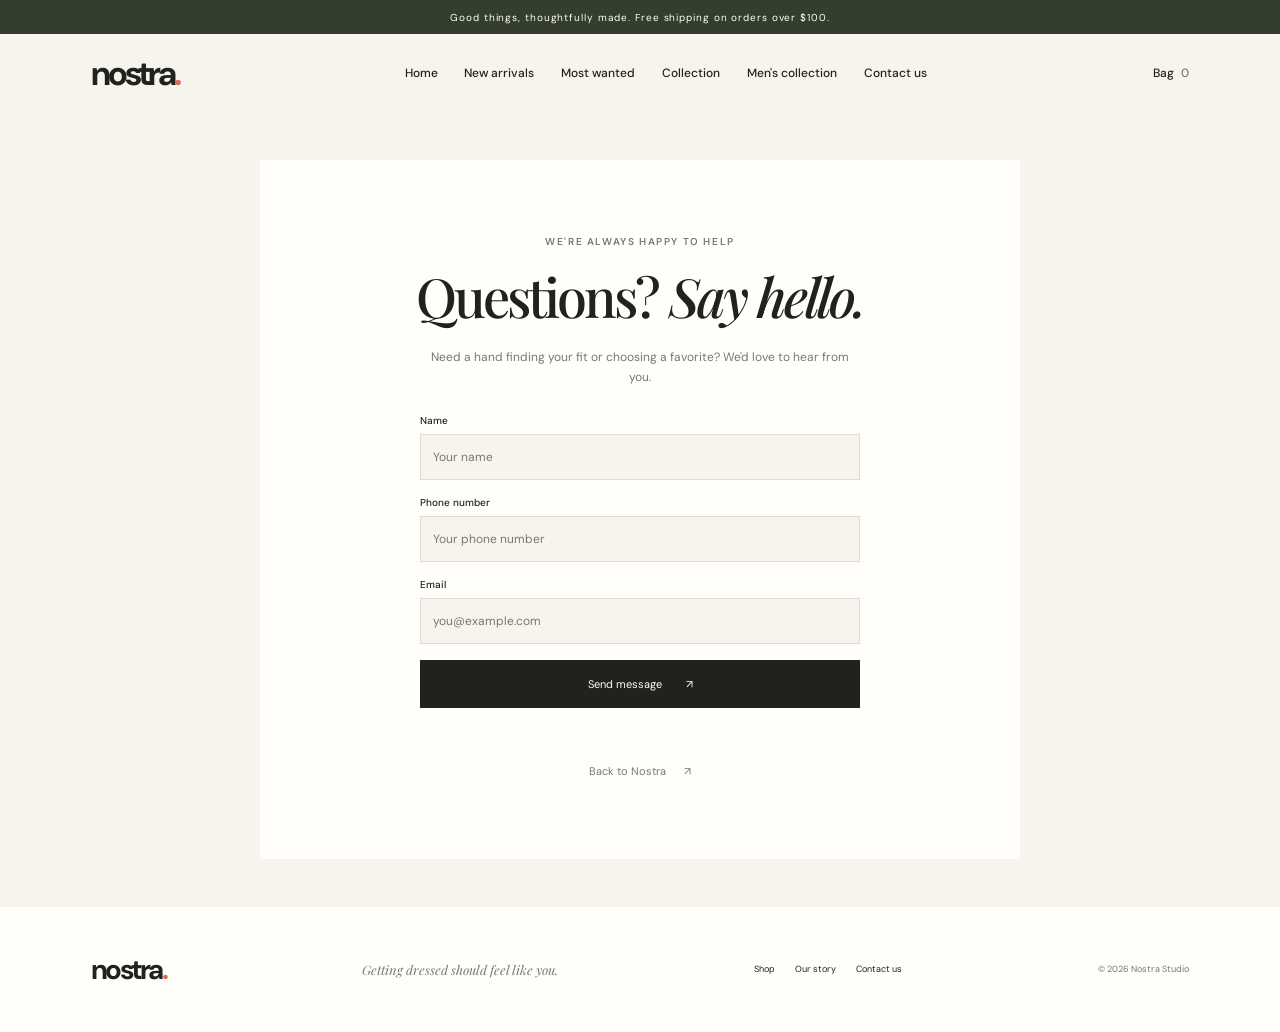
==== contact.html @ 5af39e5f "Add files via upload" ====
<!doctype html>
<html lang="en">
  <head>
    <meta charset="UTF-8" />
    <meta name="viewport" content="width=device-width, initial-scale=1.0" />
    <meta
      name="description"
      content="Contact Nostra. We're happy to help with your questions."
    />
    <meta name="theme-color" content="#f6f4ed" />
    <title>Contact us — Nostra</title>
    <link rel="preconnect" href="https://images.unsplash.com" />
    <link rel="stylesheet" href="styles.css" />
    <script src="contact.js" defer></script>
  </head>
  <body>
    <div class="announcement">
      <p>Good things, thoughtfully made. Free shipping on orders over $100.</p>
    </div>

    <header class="site-header">
      <a class="wordmark" href="index.html#home" aria-label="Nostra home">nostra<span>.</span></a>

      <button
        class="menu-toggle"
        type="button"
        aria-expanded="false"
        aria-controls="main-navigation"
        aria-label="Open navigation"
      >
        <span></span>
        <span></span>
      </button>

      <nav class="main-navigation" id="main-navigation" aria-label="Main navigation">
        <a href="index.html#home">Home</a>
        <a href="index.html#new-arrivals">New arrivals</a>
        <a href="index.html#bestsellers">Most wanted</a>
        <a href="index.html#collection">Collection</a>
        <a href="index.html#mens-collection">Men's collection</a>
        <a href="contact.html" aria-current="page">Contact us</a>
      </nav>

      <a class="bag-link" href="index.html#bestsellers" aria-label="Shopping bag, 0 items">
        Bag <span class="bag-count">0</span>
      </a>
    </header>

    <main class="contact-page-main">
      <section class="contact-section contact-page-card" aria-labelledby="contact-title">
        <p class="eyebrow">We're always happy to help</p>
        <h1 id="contact-title">Questions? <em>Say hello.</em></h1>
        <p>
          Need a hand finding your fit or choosing a favorite? We'd love to hear
          from you.
        </p>
        <form class="contact-form">
          <div class="contact-form-field">
            <label for="contact-name">Name</label>
            <input
              id="contact-name"
              name="name"
              type="text"
              placeholder="Your name"
              autocomplete="name"
              required
            />
          </div>
          <div class="contact-form-field">
            <label for="contact-phone">Phone number</label>
            <input
              id="contact-phone"
              name="phone"
              type="tel"
              placeholder="Your phone number"
              autocomplete="tel"
              required
            />
          </div>
          <div class="contact-form-field">
            <label for="contact-email">Email</label>
            <input
              id="contact-email"
              name="email"
              type="email"
              placeholder="you@example.com"
              autocomplete="email"
              required
            />
          </div>
          <button class="contact-submit-button" type="submit">
            Send message <span aria-hidden="true">↗</span>
          </button>
          <p class="contact-form-message" aria-live="polite"></p>
        </form>
        <a class="contact-back-link" href="index.html#home">Back to Nostra <span aria-hidden="true">↗</span></a>
      </section>
    </main>

    <footer class="site-footer">
      <a class="wordmark footer-wordmark" href="index.html#home">nostra<span>.</span></a>
      <p>Getting dressed should feel like you.</p>
      <div class="footer-links">
        <a href="index.html#new-arrivals">Shop</a>
        <a href="index.html#our-story">Our story</a>
        <a href="contact.html" aria-current="page">Contact us</a>
      </div>
      <span class="copyright">© <span id="current-year"></span> Nostra Studio</span>
    </footer>
  </body>
</html>
---- styles.css ----
@import url("https://fonts.googleapis.com/css2?family=DM+Sans:wght@400;500;600;700&family=Playfair+Display:ital,wght@0,500;0,600;0,700;1,500;1,600&display=swap");

:root {
  color-scheme: light;
  --ink: #20231d;
  --muted: #77796e;
  --paper: #f6f4ed;
  --white: #fffefa;
  --accent: #c2d4a3;
  --wordmark-dot: #d26d50;
  --olive: #333e2c;
  --line: #deddd4;
  --sans: "DM Sans", sans-serif;
  --serif: "Playfair Display", Georgia, serif;
}

* {
  box-sizing: border-box;
}

html {
  scroll-behavior: smooth;
  scroll-padding-top: 95px;
}

body {
  margin: 0;
  color: var(--ink);
  background: var(--paper);
  font-family: var(--sans);
  -webkit-font-smoothing: antialiased;
}

img {
  display: block;
  width: 100%;
}

a {
  color: inherit;
  text-decoration: none;
}

button,
input {
  font: inherit;
}

.announcement {
  min-height: 34px;
  display: grid;
  place-items: center;
  padding: 7px 16px;
  color: var(--white);
  background: var(--olive);
  text-align: center;
}

.announcement p {
  margin: 0;
  font-size: 10px;
  letter-spacing: 0.09em;
}

.site-header {
  position: relative;
  z-index: 5;
  height: 78px;
  display: grid;
  grid-template-columns: auto 1fr auto;
  align-items: center;
  padding: 0 7.1%;
  background: var(--paper);
}

.wordmark {
  width: fit-content;
  font-size: 34px;
  font-weight: 700;
  letter-spacing: -0.09em;
}

.wordmark span {
  color: var(--wordmark-dot);
}

.main-navigation {
  display: flex;
  justify-content: center;
  gap: clamp(14px, 2.1vw, 30px);
}

.main-navigation.is-open {
  display: flex;
}

.main-navigation a {
  position: relative;
  color: var(--ink);
  padding: 12px 0;
  transition: color 180ms ease;
}

.main-navigation a::after {
  position: absolute;
  right: 0;
  bottom: 6px;
  left: 0;
  height: 1px;
  background: var(--wordmark-dot);
  content: "";
  transform: scaleX(0);
  transform-origin: left;
  transition: transform 180ms ease;
}

.main-navigation a:hover,
.main-navigation a:focus-visible,
.main-navigation a:active {
  color: var(--wordmark-dot);
}

.main-navigation a:hover::after,
.main-navigation a:focus-visible::after,
.main-navigation a:active::after {
  transform: scaleX(1);
}

.main-navigation a,
.bag-link {
  font-size: 12px;
  font-weight: 500;
}

.footer-links a,
.text-link {
  transition: opacity 180ms ease;
}

.footer-links a:hover,
.text-link:hover {
  opacity: 0.62;
}

.header-actions {
  display: flex;
  align-items: center;
  justify-self: end;
  gap: 18px;
}

.favorites-link,
.bag-link {
  white-space: nowrap;
  justify-self: end;
  font-size: 12px;
  font-weight: 500;
}

.favorites-count {
  margin-left: 3px;
  color: var(--muted);
}

.bag-count {
  margin-left: 4px;
  color: var(--muted);
}

.cart-layer[hidden] {
  display: none;
}

.cart-layer {
  position: fixed;
  z-index: 20;
  inset: 0;
}

.cart-backdrop {
  position: absolute;
  inset: 0;
  width: 100%;
  height: 100%;
  border: 0;
  background: #171b1780;
  cursor: pointer;
  opacity: 0;
  transition: opacity 300ms ease;
}

.cart-drawer {
  position: absolute;
  top: 0;
  right: 0;
  bottom: 0;
  width: min(460px, 100%);
  display: flex;
  flex-direction: column;
  padding: 29px;
  background: var(--paper);
  box-shadow: -12px 0 36px #171b1721;
  transform: translateX(100%);
  transition: transform 350ms cubic-bezier(0.22, 1, 0.36, 1);
}

.cart-layer.is-open .cart-backdrop {
  opacity: 1;
}

.cart-layer.is-open .cart-drawer {
  transform: translateX(0);
}

.cart-header {
  display: flex;
  align-items: flex-start;
  justify-content: space-between;
  padding-bottom: 21px;
  border-bottom: 1px solid var(--line);
}

.cart-header .eyebrow {
  margin-bottom: 8px;
}

.cart-header h2 {
  margin: 0;
  font-family: var(--serif);
  font-size: 35px;
  font-weight: 500;
  letter-spacing: -0.05em;
}

.cart-heading-count {
  color: var(--muted);
  font-family: var(--sans);
  font-size: 13px;
  letter-spacing: 0;
  vertical-align: middle;
}

.cart-close {
  width: 40px;
  height: 40px;
  border: 1px solid var(--line);
  border-radius: 50%;
  background: transparent;
  cursor: pointer;
  font-size: 25px;
  line-height: 1;
}

.cart-close:focus-visible,
.cart-quantity button:focus-visible,
.cart-remove:focus-visible,
.cart-continue:focus-visible,
.cart-backdrop:focus-visible {
  outline: 2px solid var(--wordmark-dot);
  outline-offset: 3px;
}

.cart-items {
  flex: 1;
  overflow-y: auto;
}

.cart-items[hidden] {
  display: none;
}

.cart-item {
  display: grid;
  grid-template-columns: 78px minmax(0, 1fr) auto;
  align-items: start;
  gap: 13px;
  padding: 18px 0;
  border-bottom: 1px solid var(--line);
}

.cart-item-image {
  width: 78px;
  height: 94px;
  object-fit: cover;
  background: #e8e4da;
}

.cart-item-details h3 {
  margin: 2px 0 5px;
  font-size: 11px;
  font-weight: 600;
}

.cart-item-details > p {
  margin: 0 0 7px;
  color: var(--muted);
  font-size: 10px;
}

.cart-item-price,
.cart-line-total {
  font-size: 10px;
}

.cart-item-actions {
  display: flex;
  align-items: center;
  gap: 12px;
  margin-top: 11px;
}

.cart-quantity {
  min-height: 28px;
  display: inline-flex;
  align-items: center;
  gap: 10px;
  border: 1px solid var(--line);
}

.cart-quantity button {
  width: 27px;
  height: 26px;
  border: 0;
  background: transparent;
  cursor: pointer;
}

.cart-quantity span {
  min-width: 10px;
  font-size: 10px;
  text-align: center;
}

.cart-remove {
  padding: 3px 0;
  border: 0;
  border-bottom: 1px solid var(--muted);
  color: var(--muted);
  background: transparent;
  cursor: pointer;
  font-size: 9px;
}

.cart-line-total {
  padding-top: 2px;
  white-space: nowrap;
}

.cart-empty {
  margin: auto 0;
  color: var(--muted);
  font-size: 12px;
  text-align: center;
}

.cart-empty[hidden] {
  display: none;
}

.cart-summary {
  padding-top: 20px;
  border-top: 1px solid var(--line);
}

.cart-subtotal-row {
  display: flex;
  justify-content: space-between;
  font-size: 13px;
  font-weight: 600;
}

.cart-summary > p {
  margin: 9px 0 17px;
  color: var(--muted);
  font-size: 9px;
}

.cart-continue {
  width: 100%;
  min-height: 46px;
  border: 1px solid var(--ink);
  color: var(--white);
  background: var(--ink);
  cursor: pointer;
  font-size: 11px;
  transition: color 180ms ease, background 180ms ease;
}

.cart-continue:hover {
  color: var(--ink);
  background: transparent;
}

.menu-toggle {
  width: 42px;
  height: 42px;
  display: none;
  flex-direction: column;
  align-items: center;
  justify-content: center;
  gap: 5px;
  border: 0;
  background: transparent;
  cursor: pointer;
}

.menu-toggle span {
  width: 20px;
  height: 1px;
  background: var(--ink);
}

.menu-toggle:focus-visible,
.hero-control:focus-visible,
.collection-search-form button:focus-visible,
.collection-search-form input:focus-visible {
  outline: 2px solid #859b67;
  outline-offset: 3px;
}

.hero {
  min-height: 570px;
  display: grid;
  grid-template-columns: 0.91fr 1.09fr;
  padding: 0 7.1% 44px;
}

.hero-copy {
  position: relative;
  display: flex;
  flex-direction: column;
  align-items: flex-start;
  justify-content: center;
  padding: 38px 28px 42px 0;
}

.eyebrow {
  margin: 0 0 20px;
  color: var(--muted);
  font-size: 10px;
  font-weight: 600;
  letter-spacing: 0.16em;
  text-transform: uppercase;
}

.hero-copy .eyebrow {
  display: flex;
  align-items: center;
  gap: 10px;
}

.eyebrow-line {
  width: 22px;
  height: 1px;
  background: currentColor;
}

h1,
h2,
h3,
p {
  margin-top: 0;
}

.hero h1 {
  margin: 0;
  font-family: var(--serif);
  font-size: clamp(58px, 7vw, 94px);
  font-weight: 500;
  letter-spacing: -0.065em;
  line-height: 0.99;
}

.hero h1 em,
.section-heading h2 em,
.story-copy h2 em,
.newsletter h2 em {
  font-weight: 500;
}

.hero-description {
  max-width: 340px;
  margin: 22px 0 27px;
  color: var(--muted);
  font-size: 13px;
  line-height: 1.8;
}

.button {
  min-height: 49px;
  display: inline-flex;
  align-items: center;
  justify-content: center;
  gap: 34px;
  padding: 0 19px;
  font-size: 11px;
  font-weight: 500;
  transition: transform 180ms ease, background 180ms ease;
}

.button:hover {
  transform: translateY(-2px);
}

.button-dark {
  color: var(--white);
  background: var(--ink);
}

.button-dark:hover {
  background: #41473a;
}

.button-light {
  color: var(--ink);
  background: var(--white);
}

.hero-note {
  position: absolute;
  right: 27px;
  bottom: 37px;
  display: flex;
  align-items: center;
  gap: 11px;
  color: var(--muted);
  font-size: 9px;
  line-height: 1.5;
}

.hero-note-mark {
  color: #91a375;
  font-size: 25px;
}

.hero-image-wrap {
  position: relative;
  min-height: 510px;
  overflow: hidden;
  background: #ded8ca;
  touch-action: pan-y;
  user-select: none;
}

.hero-image {
  position: absolute;
  width: 100%;
  height: 100%;
  object-fit: cover;
  object-position: center 35%;
  user-select: none;
  transition: opacity 180ms ease;
}

.hero-image.is-changing {
  opacity: 0.4;
}

.hero-control {
  position: absolute;
  z-index: 2;
  top: 50%;
  width: 39px;
  height: 39px;
  display: grid;
  place-items: center;
  border: 1px solid #ffffffa6;
  border-radius: 50%;
  color: white;
  background: #20231d38;
  cursor: pointer;
  font-size: 18px;
  transform: translateY(-50%);
  transition: background 180ms ease;
}

.hero-control:hover {
  background: #20231d8c;
}

.hero-prev {
  left: 16px;
}

.hero-next {
  right: 16px;
}

.image-caption {
  position: absolute;
  right: 18px;
  bottom: 16px;
  left: 18px;
  display: flex;
  justify-content: space-between;
  color: white;
  font-size: 9px;
  letter-spacing: 0.12em;
  text-shadow: 0 1px 8px #2228;
}

.hero-sticker {
  position: absolute;
  top: 28px;
  right: 27px;
  width: 92px;
  height: 92px;
  display: flex;
  flex-direction: column;
  align-items: center;
  justify-content: center;
  gap: 4px;
  border-radius: 50%;
  color: var(--ink);
  background: var(--accent);
  font-size: 7px;
  font-weight: 700;
  letter-spacing: 0.1em;
  text-align: center;
  transform: rotate(9deg);
}

.sticker-star {
  font-size: 22px;
  line-height: 1;
}

.values-strip {
  min-height: 59px;
  display: flex;
  align-items: center;
  justify-content: space-evenly;
  gap: 12px;
  padding: 12px 5%;
  border-top: 1px solid var(--line);
  border-bottom: 1px solid var(--line);
  color: #55594e;
  font-size: 10px;
  letter-spacing: 0.04em;
}

.values-strip span:nth-child(even) {
  color: #94a379;
  font-size: 13px;
}

.section-wrap {
  padding: 100px 7.1%;
}

.section-heading {
  display: flex;
  align-items: end;
  justify-content: space-between;
  gap: 24px;
  margin-bottom: 32px;
}

.section-heading .eyebrow {
  margin-bottom: 12px;
}

.section-heading h2,
.story-copy h2,
.newsletter h2 {
  margin: 0;
  font-family: var(--serif);
  font-size: clamp(38px, 4.5vw, 58px);
  font-weight: 500;
  letter-spacing: -0.055em;
  line-height: 1.06;
}

.text-link {
  padding-bottom: 5px;
  border-bottom: 1px solid #929388;
  font-size: 10px;
}

.text-link span {
  margin-left: 15px;
}

.product-grid {
  display: grid;
  grid-template-columns: repeat(4, minmax(0, 1fr));
  gap: 16px;
}

.product-image-link {
  position: relative;
  display: block;
  aspect-ratio: 0.78;
  overflow: hidden;
  background: #e8e4da;
}

.product-media {
  position: relative;
}

.product-image-link img {
  height: 100%;
  object-fit: cover;
  transition: transform 450ms cubic-bezier(0.2, 0.7, 0.2, 1);
}

.product-image-link:hover img {
  transform: scale(1.045);
}

.favorite-button {
  position: absolute;
  z-index: 2;
  top: 11px;
  right: 11px;
  width: 36px;
  height: 36px;
  display: grid;
  place-items: center;
  padding: 0;
  border: 0;
  border-radius: 50%;
  color: var(--ink);
  background: #fffefaed;
  cursor: pointer;
  font-size: 22px;
  line-height: 1;
  transition: color 180ms ease, transform 180ms ease, background 180ms ease;
}

.favorite-button:hover {
  transform: scale(1.08);
}

.favorite-button[aria-pressed="true"] {
  color: #c65050;
  background: var(--white);
}

.favorite-button:focus-visible {
  outline: 2px solid #859b67;
  outline-offset: 2px;
}

.product-label {
  position: absolute;
  top: 12px;
  left: 12px;
  padding: 7px 9px;
  background: var(--paper);
  font-size: 8px;
  letter-spacing: 0.08em;
}

.product-info {
  display: flex;
  flex-wrap: wrap;
  justify-content: space-between;
  gap: 10px;
  padding-top: 13px;
}

.product-info h3 {
  margin: 0 0 5px;
  font-size: 11px;
  font-weight: 600;
}

.product-info p,
.product-price {
  margin: 0;
  color: var(--muted);
  font-size: 10px;
}

.product-price {
  padding-top: 1px;
  color: var(--ink);
}

.add-to-bag-button {
  position: absolute;
  z-index: 2;
  right: 12px;
  bottom: 12px;
  left: 12px;
  min-height: 40px;
  border: 1px solid var(--ink);
  color: var(--white);
  background: var(--ink);
  cursor: pointer;
  font-size: 10px;
  opacity: 0;
  pointer-events: none;
  transform: translateY(8px);
  transition:
    color 180ms ease,
    background 180ms ease,
    opacity 180ms ease,
    transform 180ms ease;
}

.product-media:hover .add-to-bag-button,
.product-media:focus-within .add-to-bag-button {
  opacity: 1;
  pointer-events: auto;
  transform: translateY(0);
}

.add-to-bag-button:hover {
  color: var(--ink);
  background: var(--white);
}

.add-to-bag-button:focus-visible {
  outline: 2px solid #859b67;
  outline-offset: 2px;
}

@media (hover: none) {
  .add-to-bag-button {
    opacity: 1;
    pointer-events: auto;
    transform: translateY(0);
  }
}

.collection-search {
  padding-top: 15px;
}

.favorites-section {
  padding-top: 25px;
}

.favorites-empty,
.favorites-message {
  color: var(--muted);
  font-size: 11px;
  line-height: 1.6;
}

.favorites-empty {
  padding: 14px 0;
}

.favorites-empty[hidden] {
  display: none;
}

.favorites-message {
  margin: 12px 0 0;
}

.collection-search-form {
  min-height: 54px;
  display: flex;
  align-items: center;
  gap: 13px;
  padding: 0 16px;
  border: 1px solid var(--line);
  background: var(--white);
}

.visually-hidden {
  position: absolute;
  width: 1px;
  height: 1px;
  padding: 0;
  overflow: hidden;
  clip: rect(0, 0, 0, 0);
  white-space: nowrap;
  clip-path: inset(50%);
}

.search-icon {
  color: var(--muted);
  font-size: 25px;
  line-height: 1;
}

.collection-search-form input {
  width: 100%;
  min-width: 0;
  border: 0;
  outline: 0;
  color: var(--ink);
  background: transparent;
  font-size: 12px;
}

.collection-search-form input::placeholder {
  color: var(--muted);
}

.collection-search-form button {
  border: 0;
  color: var(--muted);
  background: transparent;
  cursor: pointer;
  font-size: 10px;
}

.search-results-count {
  min-height: 15px;
  margin: 16px 0 12px;
  color: var(--muted);
  font-size: 10px;
}

.search-product-grid {
  display: grid;
  grid-template-columns: repeat(4, minmax(0, 1fr));
  gap: 16px;
}

.search-product-grid .product-image-link {
  aspect-ratio: 0.84;
}

.no-search-results {
  padding: 32px 0;
  color: var(--muted);
  font-size: 13px;
}

.view-more-button {
  min-width: 128px;
  min-height: 44px;
  display: block;
  margin: 30px auto 0;
  padding: 0 19px;
  border: 1px solid var(--ink);
  color: var(--ink);
  background: transparent;
  cursor: pointer;
  font-size: 10px;
  transition: color 180ms ease, background 180ms ease;
}

.view-more-button:hover {
  color: var(--white);
  background: var(--ink);
}

.view-more-button[hidden] {
  display: none;
}

.mens-collection {
  padding-top: 0;
}

.mens-category + .mens-category {
  margin-top: 48px;
}

.mens-category-heading {
  display: flex;
  align-items: baseline;
  justify-content: space-between;
  gap: 18px;
  margin-bottom: 18px;
}

.mens-category-heading h3 {
  margin: 0;
  font-family: var(--serif);
  font-size: 27px;
  font-weight: 500;
  letter-spacing: -0.035em;
}

.mens-category-heading p {
  margin: 0;
  color: var(--muted);
  font-size: 10px;
}

.mens-product-grid {
  display: grid;
  grid-template-columns: repeat(4, minmax(0, 1fr));
  gap: 16px;
}

.beach-product-grid,
.gym-product-grid {
  display: grid;
  grid-template-columns: repeat(2, minmax(0, 1fr));
  gap: 16px;
}

.beach-product-grid .product-image-link,
.gym-product-grid .product-image-link {
  aspect-ratio: 1.15;
}

.story-banner {
  min-height: 490px;
  display: grid;
  grid-template-columns: 1fr 1fr;
  color: var(--white);
  background: var(--olive);
}

.story-image {
  min-height: 490px;
  overflow: hidden;
}

.story-image img {
  height: 100%;
  object-fit: cover;
}

.story-copy {
  position: relative;
  display: flex;
  flex-direction: column;
  align-items: flex-start;
  justify-content: center;
  padding: 65px 12%;
  overflow: hidden;
}

.story-copy .eyebrow {
  color: #c4c9b9;
}

.story-copy h2 {
  font-size: clamp(42px, 5.2vw, 68px);
}

.story-copy > p:not(.eyebrow) {
  max-width: 370px;
  margin: 20px 0 25px;
  color: #d7d9d0;
  font-size: 12px;
  line-height: 1.8;
}

.story-decoration {
  position: absolute;
  right: 13px;
  bottom: -63px;
  color: #ffffff0b;
  font-size: 260px;
  font-weight: 700;
  letter-spacing: -0.12em;
  pointer-events: none;
}

.bestsellers {
  padding-top: 100px;
  padding-bottom: 108px;
}

.why-nostra {
  background: #edeee6;
}

.why-nostra .section-heading {
  margin-bottom: 37px;
}

.why-grid {
  display: grid;
  grid-template-columns: repeat(3, minmax(0, 1fr));
  gap: 15px;
}

.why-card {
  min-height: 190px;
  padding: 24px;
  border: 1px solid #d8dacf;
  background: #f6f4ed8a;
}

.why-number {
  color: #8c9678;
  font-size: 9px;
  letter-spacing: 0.12em;
}

.why-card h3 {
  margin: 25px 0 9px;
  font-family: var(--serif);
  font-size: 24px;
  font-weight: 500;
}

.why-card p {
  max-width: 280px;
  margin: 0;
  color: var(--muted);
  font-size: 11px;
  line-height: 1.7;
}

.heading-note {
  margin: 0 0 5px;
  color: var(--muted);
  font-size: 11px;
  line-height: 1.7;
}

.best-grid {
  display: grid;
  grid-template-columns: 1fr 1fr;
  gap: 17px;
}

.best-card {
  position: relative;
  min-height: 400px;
  aspect-ratio: 1.28;
  overflow: hidden;
  background: #c4bbaa;
}

.best-card::after {
  position: absolute;
  inset: 25% 0 0;
  background: linear-gradient(transparent, #171b17a8);
  content: "";
}

.best-card img {
  position: absolute;
  height: 100%;
  object-fit: cover;
  transition: transform 500ms ease;
}

.best-card:hover img {
  transform: scale(1.035);
}

.best-card-overlay {
  position: absolute;
  z-index: 1;
  right: 27px;
  bottom: 26px;
  left: 27px;
  color: white;
}

.best-card-overlay > span {
  font-size: 8px;
  letter-spacing: 0.13em;
}

.best-card-overlay h3 {
  margin: 10px 0 15px;
  font-family: var(--serif);
  font-size: clamp(28px, 3.4vw, 44px);
  font-weight: 500;
  letter-spacing: -0.04em;
  line-height: 1.03;
}

.best-card-overlay a {
  display: inline-flex;
  gap: 25px;
  padding-bottom: 5px;
  border-bottom: 1px solid #ffffff9c;
  font-size: 10px;
}

.newsletter {
  display: flex;
  align-items: center;
  justify-content: space-between;
  gap: 45px;
  padding: 65px 12.2%;
  background: #e8e9de;
}

.newsletter .eyebrow {
  margin-bottom: 12px;
}

.newsletter h2 {
  font-size: clamp(36px, 4.1vw, 51px);
}

.newsletter-form {
  width: min(100%, 380px);
}

.newsletter-form label {
  display: block;
  margin-bottom: 10px;
  font-size: 10px;
  font-weight: 500;
}

.email-field {
  display: flex;
  min-height: 45px;
  border-bottom: 1px solid #8e9083;
}

.email-field input {
  width: 100%;
  border: 0;
  outline: none;
  color: var(--ink);
  background: transparent;
  font-size: 12px;
}

.email-field input::placeholder {
  color: #888a80;
}

.email-field button {
  width: 42px;
  border: 0;
  color: var(--ink);
  background: transparent;
  cursor: pointer;
  font-size: 18px;
}

.form-message {
  min-height: 16px;
  margin: 10px 0 0;
  color: var(--muted);
  font-size: 9px;
}

.site-footer {
  min-height: 125px;
  display: flex;
  align-items: center;
  justify-content: space-between;
  gap: 20px;
  padding: 25px 7.1%;
  background: var(--white);
}

.footer-wordmark {
  font-size: 28px;
}

.site-footer > p {
  margin: 0;
  color: var(--muted);
  font-family: var(--serif);
  font-size: 13px;
  font-style: italic;
}

.contact-section {
  padding: 68px 7.1%;
  text-align: center;
  background: var(--white);
}

.contact-page-main {
  min-height: calc(100vh - 237px);
  display: grid;
  place-items: center;
  padding: 48px 7.1%;
}

.contact-page-card {
  width: min(100%, 760px);
  padding: 75px 9%;
}

.contact-section .eyebrow {
  margin-bottom: 12px;
}

.contact-section h1,
.contact-section h2 {
  margin: 0;
  font-family: var(--serif);
  font-size: clamp(36px, 4.5vw, 54px);
  font-weight: 500;
  letter-spacing: -0.055em;
}

.contact-section > p:not(.eyebrow) {
  max-width: 440px;
  margin: 15px auto 23px;
  color: var(--muted);
  font-size: 12px;
  line-height: 1.7;
}

.contact-form {
  width: min(100%, 440px);
  display: grid;
  gap: 16px;
  margin: 26px auto 0;
  text-align: left;
}

.contact-form-field label {
  display: block;
  margin-bottom: 7px;
  font-size: 10px;
  font-weight: 500;
}

.contact-form-field input {
  width: 100%;
  min-height: 46px;
  padding: 0 12px;
  border: 1px solid var(--line);
  border-radius: 0;
  outline: none;
  color: var(--ink);
  background: var(--paper);
  font-size: 12px;
}

.contact-form-field input:focus-visible {
  border-color: #859b67;
  outline: 2px solid #859b674d;
  outline-offset: 2px;
}

.contact-form-field input::placeholder {
  color: var(--muted);
}

.contact-submit-button {
  min-height: 48px;
  display: flex;
  align-items: center;
  justify-content: center;
  gap: 24px;
  border: 1px solid var(--ink);
  color: var(--white);
  background: var(--ink);
  cursor: pointer;
  font-size: 11px;
  transition: background 180ms ease, color 180ms ease;
}

.contact-submit-button:hover {
  color: var(--ink);
  background: transparent;
}

.contact-form-message {
  min-height: 18px;
  margin: 0;
  color: var(--olive);
  font-size: 11px;
  line-height: 1.6;
  text-align: center;
}

.contact-section > a {
  display: inline-flex;
  gap: 18px;
  padding-bottom: 5px;
  border-bottom: 1px solid #929388;
  font-size: 11px;
}

.contact-section > .contact-back-link {
  display: flex;
  width: fit-content;
  margin: 22px auto 0;
  border-bottom-color: transparent;
  color: var(--muted);
}

.footer-links {
  display: flex;
  gap: 20px;
}

.footer-links a,
.copyright {
  font-size: 9px;
}

.copyright {
  color: var(--muted);
}

@media (min-width: 1500px) {
  .hero,
  .section-wrap {
    padding-right: max(7.1%, calc((100% - 1320px) / 2));
    padding-left: max(7.1%, calc((100% - 1320px) / 2));
  }
}

@media (max-width: 900px) {
  .site-header {
    padding: 0 5%;
    grid-template-columns: 1fr auto auto;
  }

  .cart-drawer {
    padding: 23px 20px;
  }

  .menu-toggle {
    display: flex;
  }

  .main-navigation {
    position: absolute;
    top: calc(100% - 1px);
    right: 0;
    left: 0;
    display: flex;
    flex-direction: column;
    gap: 0;
    padding: 8px 5% 16px;
    border-top: 1px solid var(--line);
    background: var(--paper);
    box-shadow: 0 14px 30px #20231d12;
    visibility: hidden;
    pointer-events: none;
    transform: translateX(-100%);
    transition:
      transform 1s cubic-bezier(0.22, 1, 0.36, 1),
      visibility 0s linear 1s;
  }

  .main-navigation.is-open {
    visibility: visible;
    pointer-events: auto;
    transform: translateX(0);
    transition:
      transform 1s cubic-bezier(0.22, 1, 0.36, 1),
      visibility 0s;
  }

  .main-navigation a {
    padding: 12px 0;
    border-bottom: 1px solid var(--line);
  }

  .main-navigation a:last-child {
    border-bottom: 0;
  }

  .hero {
    min-height: 500px;
    padding-right: 5%;
    padding-left: 5%;
  }

  .hero-image-wrap {
    min-height: 450px;
  }

  .hero-note {
    right: 5px;
  }

  .section-wrap {
    padding: 78px 5%;
  }

  .product-grid {
    grid-template-columns: repeat(2, minmax(0, 1fr));
    row-gap: 26px;
  }

  .search-product-grid {
    grid-template-columns: repeat(2, minmax(0, 1fr));
    row-gap: 26px;
  }

  .mens-product-grid {
    grid-template-columns: repeat(2, minmax(0, 1fr));
    row-gap: 26px;
  }

  .beach-product-grid,
  .gym-product-grid {
    row-gap: 26px;
  }

  .product-image-link {
    aspect-ratio: 0.9;
  }

  .story-copy {
    padding-right: 8%;
    padding-left: 8%;
  }

  .best-card {
    min-height: 330px;
  }

  .newsletter {
    padding-right: 8%;
    padding-left: 8%;
  }

  .site-footer {
    padding-right: 5%;
    padding-left: 5%;
  }
}

@media (max-width: 620px) {
  html {
    scroll-padding-top: 72px;
  }

  .announcement {
    min-height: 31px;
  }

  .announcement p {
    font-size: 8px;
  }

  .site-header {
    height: 66px;
    grid-template-columns: 1fr auto 1fr;
  }

  .wordmark {
    font-size: 30px;
  }

  .main-navigation {
    position: absolute;
    top: 66px;
    right: 0;
    left: 0;
  }

  .bag-link {
    font-size: 11px;
  }

  .hero {
    grid-template-columns: 1fr;
    gap: 23px;
    padding: 35px 5% 28px;
  }

  .hero-copy {
    padding: 14px 0 9px;
  }

  .hero-copy .eyebrow {
    margin-bottom: 15px;
  }

  .hero h1 {
    font-size: clamp(59px, 15vw, 82px);
  }

  .hero-description {
    max-width: 300px;
    margin: 15px 0 19px;
    font-size: 12px;
  }

  .hero-note {
    right: 0;
    bottom: 12px;
  }

  .hero-image-wrap {
    min-height: 0;
    aspect-ratio: 1.08;
  }

  .hero-sticker {
    top: 15px;
    right: 15px;
    width: 78px;
    height: 78px;
    font-size: 6px;
  }

  .values-strip {
    justify-content: center;
    gap: 12px;
    min-height: 50px;
    padding: 10px 4%;
    overflow: hidden;
    white-space: nowrap;
    font-size: 8px;
  }

  .values-strip span:last-child,
  .values-strip span:nth-last-child(2) {
    display: none;
  }

  .section-wrap {
    padding: 67px 5%;
  }

  .section-heading {
    align-items: flex-start;
    margin-bottom: 24px;
  }

  .section-heading h2 {
    font-size: clamp(37px, 10vw, 49px);
  }

  .section-heading > .text-link {
    max-width: 115px;
    margin-top: 34px;
    line-height: 1.6;
  }

  .product-grid {
    gap: 24px 11px;
  }

  .search-product-grid {
    gap: 24px 11px;
  }

  .mens-product-grid {
    gap: 24px 11px;
  }

  .beach-product-grid,
  .gym-product-grid {
    gap: 24px 11px;
  }

  .mens-category + .mens-category {
    margin-top: 37px;
  }

  .mens-category-heading {
    align-items: flex-start;
    flex-direction: column;
    gap: 5px;
  }

  .mens-category-heading h3 {
    font-size: 24px;
  }

  .beach-product-grid .product-image-link,
  .gym-product-grid .product-image-link {
    aspect-ratio: 0.85;
  }

  .why-grid {
    grid-template-columns: 1fr;
    gap: 10px;
  }

  .why-card {
    min-height: 0;
    padding: 19px;
  }

  .why-card h3 {
    margin-top: 17px;
  }

  .product-image-link {
    aspect-ratio: 0.75;
  }

  .search-product-grid .product-image-link {
    aspect-ratio: 0.75;
  }

  .product-label {
    top: 8px;
    left: 8px;
    padding: 6px 7px;
    font-size: 7px;
  }

  .product-info {
    padding-top: 10px;
  }

  .product-info h3 {
    font-size: 10px;
  }

  .product-info p,
  .product-price {
    font-size: 9px;
  }

  .story-banner {
    grid-template-columns: 1fr;
  }

  .story-image {
    min-height: 0;
    aspect-ratio: 1.18;
  }

  .story-copy {
    min-height: 365px;
    padding: 49px 8%;
  }

  .story-copy h2 {
    font-size: 54px;
  }

  .bestsellers {
    padding-top: 67px;
    padding-bottom: 70px;
  }

  .bestsellers .section-heading {
    display: block;
  }

  .heading-note {
    margin-top: 11px;
  }

  .best-grid {
    grid-template-columns: 1fr;
    gap: 13px;
  }

  .best-card {
    min-height: 0;
    aspect-ratio: 1.04;
  }

  .best-card-overlay {
    right: 20px;
    bottom: 19px;
    left: 20px;
  }

  .newsletter {
    align-items: flex-start;
    flex-direction: column;
    gap: 28px;
    padding: 52px 7%;
  }

  .newsletter h2 {
    font-size: 45px;
  }

  .newsletter-form {
    width: 100%;
  }

  .site-footer {
    display: grid;
    grid-template-columns: 1fr auto;
    gap: 13px;
    padding-top: 25px;
    padding-bottom: 25px;
  }

  .site-footer > p {
    grid-column: 1 / -1;
    grid-row: 2;
  }

  .footer-links {
    grid-column: 1 / -1;
    grid-row: 3;
    gap: 17px;
  }

  .copyright {
    grid-column: 2;
    grid-row: 1;
    align-self: center;
  }
}

@media (prefers-reduced-motion: reduce) {
  *,
  *::before,
  *::after {
    scroll-behavior: auto !important;
    transition-duration: 0.01ms !important;
  }
}
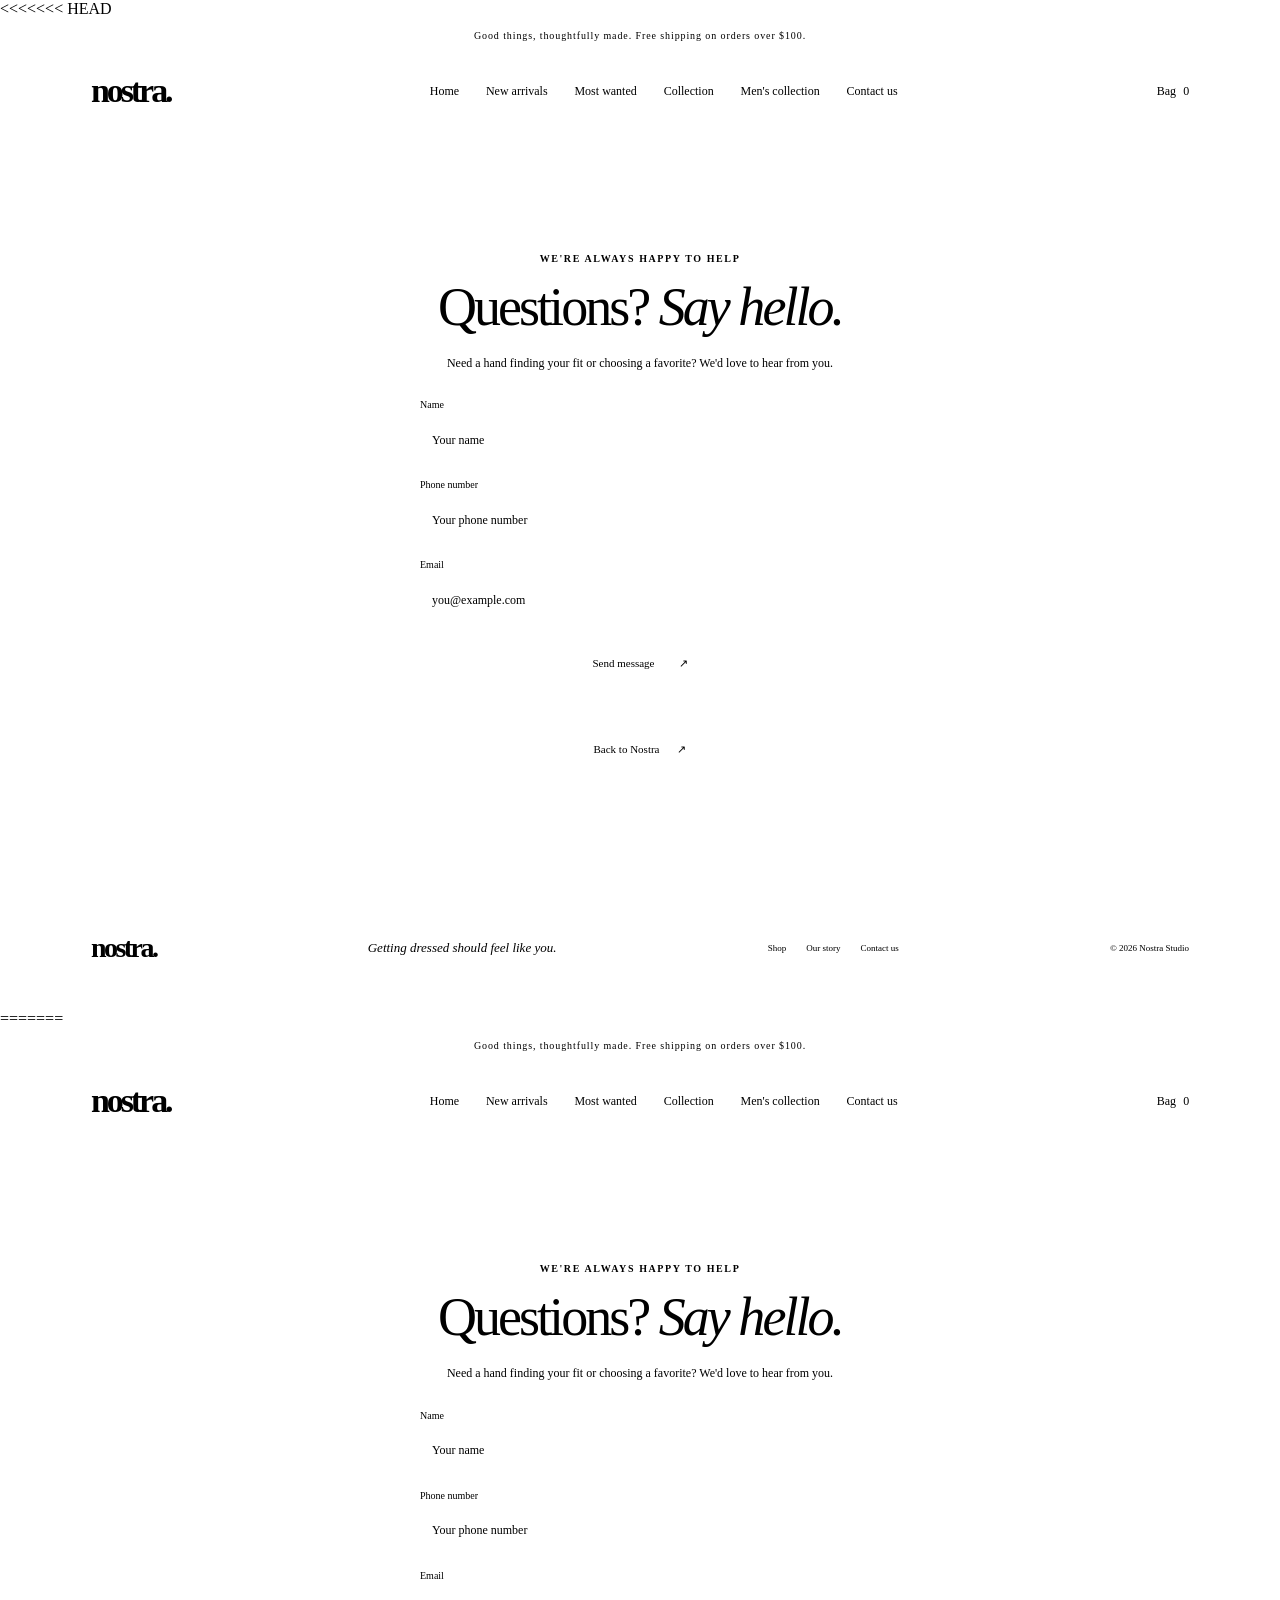
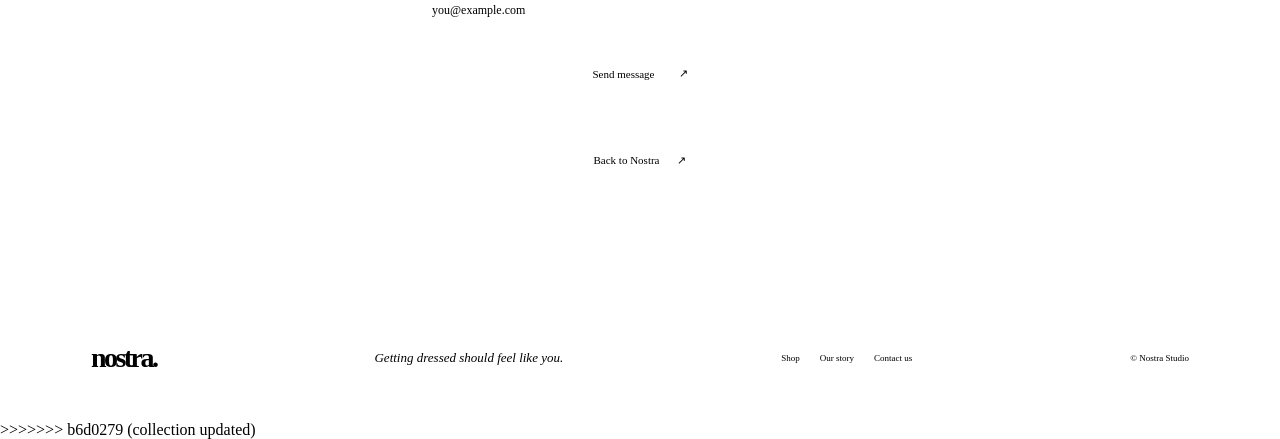
==== commit 26b6dbd8: "collection" ====
--- a/contact.html
+++ b/contact.html
@@ -1,3 +1,4 @@
+<<<<<<< HEAD
 <!doctype html>
 <html lang="en">
   <head>
@@ -109,3 +110,116 @@
     </footer>
   </body>
 </html>
+=======
+<!doctype html>
+<html lang="en">
+  <head>
+    <meta charset="UTF-8" />
+    <meta name="viewport" content="width=device-width, initial-scale=1.0" />
+    <meta
+      name="description"
+      content="Contact Nostra. We're happy to help with your questions."
+    />
+    <meta name="theme-color" content="#f6f4ed" />
+    <title>Contact us — Nostra</title>
+    <link rel="preconnect" href="https://images.unsplash.com" />
+    <link rel="stylesheet" href="styles.css" />
+    <script src="contact.js" defer></script>
+  </head>
+  <body>
+    <div class="announcement">
+      <p>Good things, thoughtfully made. Free shipping on orders over $100.</p>
+    </div>
+
+    <header class="site-header">
+      <a class="wordmark" href="index.html#home" aria-label="Nostra home">nostra<span>.</span></a>
+
+      <button
+        class="menu-toggle"
+        type="button"
+        aria-expanded="false"
+        aria-controls="main-navigation"
+        aria-label="Open navigation"
+      >
+        <span></span>
+        <span></span>
+      </button>
+
+      <nav class="main-navigation" id="main-navigation" aria-label="Main navigation">
+        <a href="index.html#home">Home</a>
+        <a href="index.html#new-arrivals">New arrivals</a>
+        <a href="index.html#bestsellers">Most wanted</a>
+        <a href="collection.html">Collection</a>
+        <a href="index.html#mens-collection">Men's collection</a>
+        <a href="contact.html" aria-current="page">Contact us</a>
+      </nav>
+
+      <a class="bag-link" href="index.html#bestsellers" aria-label="Shopping bag, 0 items">
+        Bag <span class="bag-count">0</span>
+      </a>
+    </header>
+
+    <main class="contact-page-main">
+      <section class="contact-section contact-page-card" aria-labelledby="contact-title">
+        <p class="eyebrow">We're always happy to help</p>
+        <h1 id="contact-title">Questions? <em>Say hello.</em></h1>
+        <p>
+          Need a hand finding your fit or choosing a favorite? We'd love to hear
+          from you.
+        </p>
+        <form class="contact-form">
+          <div class="contact-form-field">
+            <label for="contact-name">Name</label>
+            <input
+              id="contact-name"
+              name="name"
+              type="text"
+              placeholder="Your name"
+              autocomplete="name"
+              required
+            />
+          </div>
+          <div class="contact-form-field">
+            <label for="contact-phone">Phone number</label>
+            <input
+              id="contact-phone"
+              name="phone"
+              type="tel"
+              placeholder="Your phone number"
+              autocomplete="tel"
+              required
+            />
+          </div>
+          <div class="contact-form-field">
+            <label for="contact-email">Email</label>
+            <input
+              id="contact-email"
+              name="email"
+              type="email"
+              placeholder="you@example.com"
+              autocomplete="email"
+              required
+            />
+          </div>
+          <button class="contact-submit-button" type="submit">
+            Send message <span aria-hidden="true">↗</span>
+          </button>
+          <p class="contact-form-message" aria-live="polite"></p>
+        </form>
+        <a class="contact-back-link" href="index.html#home">Back to Nostra <span aria-hidden="true">↗</span></a>
+      </section>
+    </main>
+
+    <footer class="site-footer">
+      <a class="wordmark footer-wordmark" href="index.html#home">nostra<span>.</span></a>
+      <p>Getting dressed should feel like you.</p>
+      <div class="footer-links">
+        <a href="index.html#new-arrivals">Shop</a>
+        <a href="index.html#our-story">Our story</a>
+        <a href="contact.html" aria-current="page">Contact us</a>
+      </div>
+      <span class="copyright">© <span id="current-year"></span> Nostra Studio</span>
+    </footer>
+  </body>
+</html>
+>>>>>>> b6d0279 (collection updated)
--- a/styles.css
+++ b/styles.css
@@ -1,3 +1,4 @@
+<<<<<<< HEAD
 @import url("https://fonts.googleapis.com/css2?family=DM+Sans:wght@400;500;600;700&family=Playfair+Display:ital,wght@0,500;0,600;0,700;1,500;1,600&display=swap");
 
 :root {
@@ -1792,3 +1793,2028 @@
     transition-duration: 0.01ms !important;
   }
 }
+=======
+@import url("https://fonts.googleapis.com/css2?family=DM+Sans:wght@400;500;600;700&family=Playfair+Display:ital,wght@0,500;0,600;0,700;1,500;1,600&display=swap");
+
+:root {
+  color-scheme: light;
+  --ink: #20231d;
+  --muted: #77796e;
+  --paper: #f6f4ed;
+  --white: #fffefa;
+  --accent: #c2d4a3;
+  --wordmark-dot: #d26d50;
+  --olive: #333e2c;
+  --line: #deddd4;
+  --sans: "DM Sans", sans-serif;
+  --serif: "Playfair Display", Georgia, serif;
+}
+
+* {
+  box-sizing: border-box;
+}
+
+html {
+  scroll-behavior: smooth;
+  scroll-padding-top: 95px;
+}
+
+body {
+  margin: 0;
+  color: var(--ink);
+  background: var(--paper);
+  font-family: var(--sans);
+  -webkit-font-smoothing: antialiased;
+}
+
+img {
+  display: block;
+  width: 100%;
+}
+
+a {
+  color: inherit;
+  text-decoration: none;
+}
+
+button,
+input {
+  font: inherit;
+}
+
+.announcement {
+  min-height: 34px;
+  display: grid;
+  place-items: center;
+  padding: 7px 16px;
+  color: var(--white);
+  background: var(--olive);
+  text-align: center;
+}
+
+.announcement p {
+  margin: 0;
+  font-size: 10px;
+  letter-spacing: 0.09em;
+}
+
+.site-header {
+  position: relative;
+  z-index: 5;
+  height: 78px;
+  display: grid;
+  grid-template-columns: auto 1fr auto;
+  align-items: center;
+  padding: 0 7.1%;
+  background: var(--paper);
+}
+
+.wordmark {
+  width: fit-content;
+  font-size: 34px;
+  font-weight: 700;
+  letter-spacing: -0.09em;
+}
+
+.wordmark span {
+  color: var(--wordmark-dot);
+}
+
+.main-navigation {
+  display: flex;
+  justify-content: center;
+  gap: clamp(14px, 2.1vw, 30px);
+}
+
+.main-navigation.is-open {
+  display: flex;
+}
+
+.main-navigation a {
+  position: relative;
+  color: var(--ink);
+  padding: 12px 0;
+  transition: color 180ms ease;
+}
+
+.main-navigation a::after {
+  position: absolute;
+  right: 0;
+  bottom: 6px;
+  left: 0;
+  height: 1px;
+  background: var(--wordmark-dot);
+  content: "";
+  transform: scaleX(0);
+  transform-origin: left;
+  transition: transform 180ms ease;
+}
+
+.main-navigation a:hover,
+.main-navigation a:focus-visible,
+.main-navigation a:active {
+  color: var(--wordmark-dot);
+}
+
+.main-navigation a:hover::after,
+.main-navigation a:focus-visible::after,
+.main-navigation a:active::after {
+  transform: scaleX(1);
+}
+
+.main-navigation a,
+.bag-link {
+  font-size: 12px;
+  font-weight: 500;
+}
+
+.footer-links a,
+.text-link {
+  transition: opacity 180ms ease;
+}
+
+.footer-links a:hover,
+.text-link:hover {
+  opacity: 0.62;
+}
+
+.header-actions {
+  display: flex;
+  align-items: center;
+  justify-self: end;
+  gap: 18px;
+}
+
+.favorites-link,
+.bag-link {
+  white-space: nowrap;
+  justify-self: end;
+  font-size: 12px;
+  font-weight: 500;
+}
+
+.favorites-count {
+  margin-left: 3px;
+  color: var(--muted);
+}
+
+.bag-count {
+  margin-left: 4px;
+  color: var(--muted);
+}
+
+.cart-layer[hidden] {
+  display: none;
+}
+
+.cart-layer {
+  position: fixed;
+  z-index: 20;
+  inset: 0;
+}
+
+.cart-backdrop {
+  position: absolute;
+  inset: 0;
+  width: 100%;
+  height: 100%;
+  border: 0;
+  background: #171b1780;
+  cursor: pointer;
+  opacity: 0;
+  transition: opacity 300ms ease;
+}
+
+.cart-drawer {
+  position: absolute;
+  top: 0;
+  right: 0;
+  bottom: 0;
+  width: min(460px, 100%);
+  display: flex;
+  flex-direction: column;
+  padding: 29px;
+  background: var(--paper);
+  box-shadow: -12px 0 36px #171b1721;
+  transform: translateX(100%);
+  transition: transform 350ms cubic-bezier(0.22, 1, 0.36, 1);
+}
+
+.cart-layer.is-open .cart-backdrop {
+  opacity: 1;
+}
+
+.cart-layer.is-open .cart-drawer {
+  transform: translateX(0);
+}
+
+.cart-header {
+  display: flex;
+  align-items: flex-start;
+  justify-content: space-between;
+  padding-bottom: 21px;
+  border-bottom: 1px solid var(--line);
+}
+
+.cart-header .eyebrow {
+  margin-bottom: 8px;
+}
+
+.cart-header h2 {
+  margin: 0;
+  font-family: var(--serif);
+  font-size: 35px;
+  font-weight: 500;
+  letter-spacing: -0.05em;
+}
+
+.cart-heading-count {
+  color: var(--muted);
+  font-family: var(--sans);
+  font-size: 13px;
+  letter-spacing: 0;
+  vertical-align: middle;
+}
+
+.cart-close {
+  width: 40px;
+  height: 40px;
+  border: 1px solid var(--line);
+  border-radius: 50%;
+  background: transparent;
+  cursor: pointer;
+  font-size: 25px;
+  line-height: 1;
+}
+
+.cart-close:focus-visible,
+.cart-quantity button:focus-visible,
+.cart-remove:focus-visible,
+.cart-continue:focus-visible,
+.cart-backdrop:focus-visible {
+  outline: 2px solid var(--wordmark-dot);
+  outline-offset: 3px;
+}
+
+.cart-items {
+  flex: 1;
+  overflow-y: auto;
+}
+
+.cart-items[hidden] {
+  display: none;
+}
+
+.cart-item {
+  display: grid;
+  grid-template-columns: 78px minmax(0, 1fr) auto;
+  align-items: start;
+  gap: 13px;
+  padding: 18px 0;
+  border-bottom: 1px solid var(--line);
+}
+
+.cart-item-image {
+  width: 78px;
+  height: 94px;
+  object-fit: cover;
+  background: #e8e4da;
+}
+
+.cart-item-details h3 {
+  margin: 2px 0 5px;
+  font-size: 11px;
+  font-weight: 600;
+}
+
+.cart-item-details > p {
+  margin: 0 0 7px;
+  color: var(--muted);
+  font-size: 10px;
+}
+
+.cart-item-price,
+.cart-line-total {
+  font-size: 10px;
+}
+
+.cart-item-actions {
+  display: flex;
+  align-items: center;
+  gap: 12px;
+  margin-top: 11px;
+}
+
+.cart-quantity {
+  min-height: 28px;
+  display: inline-flex;
+  align-items: center;
+  gap: 10px;
+  border: 1px solid var(--line);
+}
+
+.cart-quantity button {
+  width: 27px;
+  height: 26px;
+  border: 0;
+  background: transparent;
+  cursor: pointer;
+}
+
+.cart-quantity span {
+  min-width: 10px;
+  font-size: 10px;
+  text-align: center;
+}
+
+.cart-remove {
+  padding: 3px 0;
+  border: 0;
+  border-bottom: 1px solid var(--muted);
+  color: var(--muted);
+  background: transparent;
+  cursor: pointer;
+  font-size: 9px;
+}
+
+.cart-line-total {
+  padding-top: 2px;
+  white-space: nowrap;
+}
+
+.cart-empty {
+  margin: auto 0;
+  color: var(--muted);
+  font-size: 12px;
+  text-align: center;
+}
+
+.cart-empty[hidden] {
+  display: none;
+}
+
+.cart-summary {
+  padding-top: 20px;
+  border-top: 1px solid var(--line);
+}
+
+.cart-subtotal-row {
+  display: flex;
+  justify-content: space-between;
+  font-size: 13px;
+  font-weight: 600;
+}
+
+.cart-summary > p {
+  margin: 9px 0 17px;
+  color: var(--muted);
+  font-size: 9px;
+}
+
+.cart-continue {
+  width: 100%;
+  min-height: 46px;
+  border: 1px solid var(--ink);
+  color: var(--white);
+  background: var(--ink);
+  cursor: pointer;
+  font-size: 11px;
+  transition: color 180ms ease, background 180ms ease;
+}
+
+.cart-continue:hover {
+  color: var(--ink);
+  background: transparent;
+}
+
+.menu-toggle {
+  width: 42px;
+  height: 42px;
+  display: none;
+  flex-direction: column;
+  align-items: center;
+  justify-content: center;
+  gap: 5px;
+  border: 0;
+  background: transparent;
+  cursor: pointer;
+}
+
+.menu-toggle span {
+  width: 20px;
+  height: 1px;
+  background: var(--ink);
+}
+
+.menu-toggle:focus-visible,
+.hero-control:focus-visible,
+.collection-search-form button:focus-visible,
+.collection-search-form input:focus-visible {
+  outline: 2px solid #859b67;
+  outline-offset: 3px;
+}
+
+.hero {
+  min-height: 570px;
+  display: grid;
+  grid-template-columns: 0.91fr 1.09fr;
+  padding: 0 7.1% 44px;
+}
+
+.hero-copy {
+  position: relative;
+  display: flex;
+  flex-direction: column;
+  align-items: flex-start;
+  justify-content: center;
+  padding: 38px 28px 42px 0;
+}
+
+.eyebrow {
+  margin: 0 0 20px;
+  color: var(--muted);
+  font-size: 10px;
+  font-weight: 600;
+  letter-spacing: 0.16em;
+  text-transform: uppercase;
+}
+
+.hero-copy .eyebrow {
+  display: flex;
+  align-items: center;
+  gap: 10px;
+}
+
+.eyebrow-line {
+  width: 22px;
+  height: 1px;
+  background: currentColor;
+}
+
+h1,
+h2,
+h3,
+p {
+  margin-top: 0;
+}
+
+.hero h1 {
+  margin: 0;
+  font-family: var(--serif);
+  font-size: clamp(58px, 7vw, 94px);
+  font-weight: 500;
+  letter-spacing: -0.065em;
+  line-height: 0.99;
+}
+
+.hero h1 em,
+.section-heading h2 em,
+.story-copy h2 em,
+.newsletter h2 em {
+  font-weight: 500;
+}
+
+.hero-description {
+  max-width: 340px;
+  margin: 22px 0 27px;
+  color: var(--muted);
+  font-size: 13px;
+  line-height: 1.8;
+}
+
+.button {
+  min-height: 49px;
+  display: inline-flex;
+  align-items: center;
+  justify-content: center;
+  gap: 34px;
+  padding: 0 19px;
+  font-size: 11px;
+  font-weight: 500;
+  transition: transform 180ms ease, background 180ms ease;
+}
+
+.button:hover {
+  transform: translateY(-2px);
+}
+
+.button-dark {
+  color: var(--white);
+  background: var(--ink);
+}
+
+.button-dark:hover {
+  background: #41473a;
+}
+
+.button-light {
+  color: var(--ink);
+  background: var(--white);
+}
+
+.hero-note {
+  position: absolute;
+  right: 27px;
+  bottom: 37px;
+  display: flex;
+  align-items: center;
+  gap: 11px;
+  color: var(--muted);
+  font-size: 9px;
+  line-height: 1.5;
+}
+
+.hero-note-mark {
+  color: #91a375;
+  font-size: 25px;
+}
+
+.hero-image-wrap {
+  position: relative;
+  min-height: 510px;
+  overflow: hidden;
+  background: #ded8ca;
+  touch-action: pan-y;
+  user-select: none;
+}
+
+.hero-image {
+  position: absolute;
+  width: 100%;
+  height: 100%;
+  object-fit: cover;
+  object-position: center 35%;
+  user-select: none;
+  transition: opacity 180ms ease;
+}
+
+.hero-image.is-changing {
+  opacity: 0.4;
+}
+
+.hero-control {
+  position: absolute;
+  z-index: 2;
+  top: 50%;
+  width: 39px;
+  height: 39px;
+  display: grid;
+  place-items: center;
+  border: 1px solid #ffffffa6;
+  border-radius: 50%;
+  color: white;
+  background: #20231d38;
+  cursor: pointer;
+  font-size: 18px;
+  transform: translateY(-50%);
+  transition: background 180ms ease;
+}
+
+.hero-control:hover {
+  background: #20231d8c;
+}
+
+.hero-prev {
+  left: 16px;
+}
+
+.hero-next {
+  right: 16px;
+}
+
+.image-caption {
+  position: absolute;
+  right: 18px;
+  bottom: 16px;
+  left: 18px;
+  display: flex;
+  justify-content: space-between;
+  color: white;
+  font-size: 9px;
+  letter-spacing: 0.12em;
+  text-shadow: 0 1px 8px #2228;
+}
+
+.hero-sticker {
+  position: absolute;
+  top: 28px;
+  right: 27px;
+  width: 92px;
+  height: 92px;
+  display: flex;
+  flex-direction: column;
+  align-items: center;
+  justify-content: center;
+  gap: 4px;
+  border-radius: 50%;
+  color: var(--ink);
+  background: var(--accent);
+  font-size: 7px;
+  font-weight: 700;
+  letter-spacing: 0.1em;
+  text-align: center;
+  transform: rotate(9deg);
+}
+
+.sticker-star {
+  font-size: 22px;
+  line-height: 1;
+}
+
+.values-strip {
+  min-height: 59px;
+  display: flex;
+  align-items: center;
+  justify-content: space-evenly;
+  gap: 12px;
+  padding: 12px 5%;
+  border-top: 1px solid var(--line);
+  border-bottom: 1px solid var(--line);
+  color: #55594e;
+  font-size: 10px;
+  letter-spacing: 0.04em;
+}
+
+.values-strip span:nth-child(even) {
+  color: #94a379;
+  font-size: 13px;
+}
+
+.section-wrap {
+  padding: 100px 7.1%;
+}
+
+.section-heading {
+  display: flex;
+  align-items: end;
+  justify-content: space-between;
+  gap: 24px;
+  margin-bottom: 32px;
+}
+
+.section-heading .eyebrow {
+  margin-bottom: 12px;
+}
+
+.section-heading h2,
+.story-copy h2,
+.newsletter h2 {
+  margin: 0;
+  font-family: var(--serif);
+  font-size: clamp(38px, 4.5vw, 58px);
+  font-weight: 500;
+  letter-spacing: -0.055em;
+  line-height: 1.06;
+}
+
+.text-link {
+  padding-bottom: 5px;
+  border-bottom: 1px solid #929388;
+  font-size: 10px;
+}
+
+.text-link span {
+  margin-left: 15px;
+}
+
+.product-grid {
+  display: grid;
+  grid-template-columns: repeat(4, minmax(0, 1fr));
+  gap: 16px;
+}
+
+.product-image-link {
+  position: relative;
+  display: block;
+  aspect-ratio: 0.78;
+  overflow: hidden;
+  background: #e8e4da;
+}
+
+.product-media {
+  position: relative;
+}
+
+.product-image-link img {
+  height: 100%;
+  object-fit: cover;
+  transition: transform 450ms cubic-bezier(0.2, 0.7, 0.2, 1);
+}
+
+.product-image-link:hover img {
+  transform: scale(1.045);
+}
+
+.favorite-button {
+  position: absolute;
+  z-index: 2;
+  top: 11px;
+  right: 11px;
+  width: 36px;
+  height: 36px;
+  display: grid;
+  place-items: center;
+  padding: 0;
+  border: 0;
+  border-radius: 50%;
+  color: var(--ink);
+  background: #fffefaed;
+  cursor: pointer;
+  font-size: 22px;
+  line-height: 1;
+  transition: color 180ms ease, transform 180ms ease, background 180ms ease;
+}
+
+.favorite-button:hover {
+  transform: scale(1.08);
+}
+
+.favorite-button[aria-pressed="true"] {
+  color: #c65050;
+  background: var(--white);
+}
+
+.favorite-button:focus-visible {
+  outline: 2px solid #859b67;
+  outline-offset: 2px;
+}
+
+.product-label {
+  position: absolute;
+  top: 12px;
+  left: 12px;
+  padding: 7px 9px;
+  background: var(--paper);
+  font-size: 8px;
+  letter-spacing: 0.08em;
+}
+
+.product-info {
+  display: flex;
+  flex-wrap: wrap;
+  justify-content: space-between;
+  gap: 10px;
+  padding-top: 13px;
+}
+
+.product-info h3 {
+  margin: 0 0 5px;
+  font-size: 11px;
+  font-weight: 600;
+}
+
+.product-info p,
+.product-price {
+  margin: 0;
+  color: var(--muted);
+  font-size: 10px;
+}
+
+.product-price {
+  padding-top: 1px;
+  color: var(--ink);
+}
+
+.add-to-bag-button {
+  position: absolute;
+  z-index: 2;
+  right: 12px;
+  bottom: 12px;
+  left: 12px;
+  min-height: 40px;
+  border: 1px solid var(--ink);
+  color: var(--white);
+  background: var(--ink);
+  cursor: pointer;
+  font-size: 10px;
+  opacity: 0;
+  pointer-events: none;
+  transform: translateY(8px);
+  transition:
+    color 180ms ease,
+    background 180ms ease,
+    opacity 180ms ease,
+    transform 180ms ease;
+}
+
+.product-media:hover .add-to-bag-button,
+.product-media:focus-within .add-to-bag-button {
+  opacity: 1;
+  pointer-events: auto;
+  transform: translateY(0);
+}
+
+.add-to-bag-button:hover {
+  color: var(--ink);
+  background: var(--white);
+}
+
+.add-to-bag-button:focus-visible {
+  outline: 2px solid #859b67;
+  outline-offset: 2px;
+}
+
+@media (hover: none) {
+  .add-to-bag-button {
+    opacity: 1;
+    pointer-events: auto;
+    transform: translateY(0);
+  }
+}
+
+.collection-search {
+  padding-top: 15px;
+}
+
+.collection-page-intro {
+  padding: 75px 7.1% 58px;
+  text-align: center;
+  background: #edeee6;
+}
+
+.collection-page-intro .eyebrow {
+  margin-bottom: 13px;
+}
+
+.collection-page-intro h1 {
+  margin: 0;
+  font-family: var(--serif);
+  font-size: clamp(46px, 6.5vw, 78px);
+  font-weight: 500;
+  letter-spacing: -0.065em;
+}
+
+.collection-page-intro > p:last-child {
+  margin: 15px 0 0;
+  color: var(--muted);
+  font-size: 12px;
+}
+
+.collection-page {
+  padding-top: 68px;
+}
+
+.collection-page-heading {
+  display: flex;
+  align-items: end;
+  justify-content: space-between;
+  gap: 20px;
+  margin-bottom: 27px;
+}
+
+.collection-page-heading .eyebrow {
+  margin-bottom: 10px;
+}
+
+.collection-page-heading h2 {
+  margin: 0;
+  font-family: var(--serif);
+  font-size: clamp(38px, 4.5vw, 56px);
+  font-weight: 500;
+  letter-spacing: -0.055em;
+}
+
+.collection-page-count {
+  margin: 0 0 5px;
+  color: var(--muted);
+  font-size: 11px;
+  white-space: nowrap;
+}
+
+.collection-page-search {
+  min-height: 53px;
+  display: flex;
+  align-items: center;
+  gap: 13px;
+  padding: 0 15px;
+  border: 1px solid var(--line);
+  background: var(--white);
+}
+
+.collection-page-search input {
+  width: 100%;
+  min-width: 0;
+  border: 0;
+  outline: 0;
+  color: var(--ink);
+  background: transparent;
+  font-size: 12px;
+}
+
+.collection-page-search input::placeholder {
+  color: var(--muted);
+}
+
+.collection-page-search button {
+  border: 0;
+  color: var(--muted);
+  background: transparent;
+  cursor: pointer;
+  font-size: 10px;
+}
+
+.collection-filters {
+  display: flex;
+  align-items: end;
+  gap: 13px;
+  margin: 18px 0 29px;
+}
+
+.collection-filters label,
+.product-size-field {
+  display: flex;
+  flex-direction: column;
+  gap: 7px;
+  color: var(--muted);
+  font-size: 9px;
+}
+
+.collection-filters select,
+.product-size-select {
+  min-width: 145px;
+  min-height: 39px;
+  padding: 0 30px 0 11px;
+  border: 1px solid var(--line);
+  border-radius: 0;
+  color: var(--ink);
+  background: var(--white);
+  font: inherit;
+  font-size: 10px;
+}
+
+.collection-filters select:focus-visible,
+.product-size-select:focus-visible,
+.collection-page-search input:focus-visible,
+.collection-page-search button:focus-visible {
+  outline: 2px solid var(--wordmark-dot);
+  outline-offset: 2px;
+}
+
+.clear-filters-button {
+  min-height: 39px;
+  padding: 0 12px;
+  border: 0;
+  color: var(--muted);
+  background: transparent;
+  cursor: pointer;
+  font-size: 10px;
+  text-decoration: underline;
+  text-underline-offset: 3px;
+}
+
+.collection-page-grid {
+  display: grid;
+  grid-template-columns: repeat(4, minmax(0, 1fr));
+  gap: 34px 16px;
+}
+
+.collection-page-grid .product-image-link {
+  aspect-ratio: 0.78;
+}
+
+.collection-page-grid .product-size-field {
+  width: 100%;
+  margin-top: 2px;
+}
+
+.collection-page-grid .product-size-select {
+  width: 100%;
+  min-width: 0;
+}
+
+.collection-page-empty {
+  padding: 45px 0;
+  color: var(--muted);
+  font-size: 13px;
+  text-align: center;
+}
+
+.collection-page-empty[hidden] {
+  display: none;
+}
+
+.collection-view-more[hidden] {
+  display: none;
+}
+
+.favorites-section {
+  padding-top: 25px;
+}
+
+.favorites-empty,
+.favorites-message {
+  color: var(--muted);
+  font-size: 11px;
+  line-height: 1.6;
+}
+
+.favorites-empty {
+  padding: 14px 0;
+}
+
+.favorites-empty[hidden] {
+  display: none;
+}
+
+.favorites-message {
+  margin: 12px 0 0;
+}
+
+.collection-search-form {
+  min-height: 54px;
+  display: flex;
+  align-items: center;
+  gap: 13px;
+  padding: 0 16px;
+  border: 1px solid var(--line);
+  background: var(--white);
+}
+
+.visually-hidden {
+  position: absolute;
+  width: 1px;
+  height: 1px;
+  padding: 0;
+  overflow: hidden;
+  clip: rect(0, 0, 0, 0);
+  white-space: nowrap;
+  clip-path: inset(50%);
+}
+
+.search-icon {
+  color: var(--muted);
+  font-size: 25px;
+  line-height: 1;
+}
+
+.collection-search-form input {
+  width: 100%;
+  min-width: 0;
+  border: 0;
+  outline: 0;
+  color: var(--ink);
+  background: transparent;
+  font-size: 12px;
+}
+
+.collection-search-form input::placeholder {
+  color: var(--muted);
+}
+
+.collection-search-form button {
+  border: 0;
+  color: var(--muted);
+  background: transparent;
+  cursor: pointer;
+  font-size: 10px;
+}
+
+.search-results-count {
+  min-height: 15px;
+  margin: 16px 0 12px;
+  color: var(--muted);
+  font-size: 10px;
+}
+
+.search-product-grid {
+  display: grid;
+  grid-template-columns: repeat(4, minmax(0, 1fr));
+  gap: 16px;
+}
+
+.search-product-grid .product-image-link {
+  aspect-ratio: 0.84;
+}
+
+.no-search-results {
+  padding: 32px 0;
+  color: var(--muted);
+  font-size: 13px;
+}
+
+.view-more-button {
+  min-width: 128px;
+  min-height: 44px;
+  display: block;
+  margin: 30px auto 0;
+  padding: 0 19px;
+  border: 1px solid var(--ink);
+  color: var(--ink);
+  background: transparent;
+  cursor: pointer;
+  font-size: 10px;
+  transition: color 180ms ease, background 180ms ease;
+}
+
+.view-more-button:hover {
+  color: var(--white);
+  background: var(--ink);
+}
+
+.view-more-button[hidden] {
+  display: none;
+}
+
+.mens-collection {
+  padding-top: 0;
+}
+
+.mens-category + .mens-category {
+  margin-top: 48px;
+}
+
+.mens-category-heading {
+  display: flex;
+  align-items: baseline;
+  justify-content: space-between;
+  gap: 18px;
+  margin-bottom: 18px;
+}
+
+.mens-category-heading h3 {
+  margin: 0;
+  font-family: var(--serif);
+  font-size: 27px;
+  font-weight: 500;
+  letter-spacing: -0.035em;
+}
+
+.mens-category-heading p {
+  margin: 0;
+  color: var(--muted);
+  font-size: 10px;
+}
+
+.mens-product-grid {
+  display: grid;
+  grid-template-columns: repeat(4, minmax(0, 1fr));
+  gap: 16px;
+}
+
+.beach-product-grid,
+.gym-product-grid {
+  display: grid;
+  grid-template-columns: repeat(2, minmax(0, 1fr));
+  gap: 16px;
+}
+
+.beach-product-grid .product-image-link,
+.gym-product-grid .product-image-link {
+  aspect-ratio: 1.15;
+}
+
+.story-banner {
+  min-height: 490px;
+  display: grid;
+  grid-template-columns: 1fr 1fr;
+  color: var(--white);
+  background: var(--olive);
+}
+
+.story-image {
+  min-height: 490px;
+  overflow: hidden;
+}
+
+.story-image img {
+  height: 100%;
+  object-fit: cover;
+}
+
+.story-copy {
+  position: relative;
+  display: flex;
+  flex-direction: column;
+  align-items: flex-start;
+  justify-content: center;
+  padding: 65px 12%;
+  overflow: hidden;
+}
+
+.story-copy .eyebrow {
+  color: #c4c9b9;
+}
+
+.story-copy h2 {
+  font-size: clamp(42px, 5.2vw, 68px);
+}
+
+.story-copy > p:not(.eyebrow) {
+  max-width: 370px;
+  margin: 20px 0 25px;
+  color: #d7d9d0;
+  font-size: 12px;
+  line-height: 1.8;
+}
+
+.story-decoration {
+  position: absolute;
+  right: 13px;
+  bottom: -63px;
+  color: #ffffff0b;
+  font-size: 260px;
+  font-weight: 700;
+  letter-spacing: -0.12em;
+  pointer-events: none;
+}
+
+.bestsellers {
+  padding-top: 100px;
+  padding-bottom: 108px;
+}
+
+.why-nostra {
+  background: #edeee6;
+}
+
+.why-nostra .section-heading {
+  margin-bottom: 37px;
+}
+
+.why-grid {
+  display: grid;
+  grid-template-columns: repeat(3, minmax(0, 1fr));
+  gap: 15px;
+}
+
+.why-card {
+  min-height: 190px;
+  padding: 24px;
+  border: 1px solid #d8dacf;
+  background: #f6f4ed8a;
+}
+
+.why-number {
+  color: #8c9678;
+  font-size: 9px;
+  letter-spacing: 0.12em;
+}
+
+.why-card h3 {
+  margin: 25px 0 9px;
+  font-family: var(--serif);
+  font-size: 24px;
+  font-weight: 500;
+}
+
+.why-card p {
+  max-width: 280px;
+  margin: 0;
+  color: var(--muted);
+  font-size: 11px;
+  line-height: 1.7;
+}
+
+.heading-note {
+  margin: 0 0 5px;
+  color: var(--muted);
+  font-size: 11px;
+  line-height: 1.7;
+}
+
+.best-grid {
+  display: grid;
+  grid-template-columns: 1fr 1fr;
+  gap: 17px;
+}
+
+.best-card {
+  position: relative;
+  min-height: 400px;
+  aspect-ratio: 1.28;
+  overflow: hidden;
+  background: #c4bbaa;
+}
+
+.best-card::after {
+  position: absolute;
+  inset: 25% 0 0;
+  background: linear-gradient(transparent, #171b17a8);
+  content: "";
+}
+
+.best-card img {
+  position: absolute;
+  height: 100%;
+  object-fit: cover;
+  transition: transform 500ms ease;
+}
+
+.best-card:hover img {
+  transform: scale(1.035);
+}
+
+.best-card-overlay {
+  position: absolute;
+  z-index: 1;
+  right: 27px;
+  bottom: 26px;
+  left: 27px;
+  color: white;
+}
+
+.best-card-overlay > span {
+  font-size: 8px;
+  letter-spacing: 0.13em;
+}
+
+.best-card-overlay h3 {
+  margin: 10px 0 15px;
+  font-family: var(--serif);
+  font-size: clamp(28px, 3.4vw, 44px);
+  font-weight: 500;
+  letter-spacing: -0.04em;
+  line-height: 1.03;
+}
+
+.best-card-overlay a {
+  display: inline-flex;
+  gap: 25px;
+  padding-bottom: 5px;
+  border-bottom: 1px solid #ffffff9c;
+  font-size: 10px;
+}
+
+.newsletter {
+  display: flex;
+  align-items: center;
+  justify-content: space-between;
+  gap: 45px;
+  padding: 65px 12.2%;
+  background: #e8e9de;
+}
+
+.newsletter .eyebrow {
+  margin-bottom: 12px;
+}
+
+.newsletter h2 {
+  font-size: clamp(36px, 4.1vw, 51px);
+}
+
+.newsletter-form {
+  width: min(100%, 380px);
+}
+
+.newsletter-form label {
+  display: block;
+  margin-bottom: 10px;
+  font-size: 10px;
+  font-weight: 500;
+}
+
+.email-field {
+  display: flex;
+  min-height: 45px;
+  border-bottom: 1px solid #8e9083;
+}
+
+.email-field input {
+  width: 100%;
+  border: 0;
+  outline: none;
+  color: var(--ink);
+  background: transparent;
+  font-size: 12px;
+}
+
+.email-field input::placeholder {
+  color: #888a80;
+}
+
+.email-field button {
+  width: 42px;
+  border: 0;
+  color: var(--ink);
+  background: transparent;
+  cursor: pointer;
+  font-size: 18px;
+}
+
+.form-message {
+  min-height: 16px;
+  margin: 10px 0 0;
+  color: var(--muted);
+  font-size: 9px;
+}
+
+.site-footer {
+  min-height: 125px;
+  display: flex;
+  align-items: center;
+  justify-content: space-between;
+  gap: 20px;
+  padding: 25px 7.1%;
+  background: var(--white);
+}
+
+.footer-wordmark {
+  font-size: 28px;
+}
+
+.site-footer > p {
+  margin: 0;
+  color: var(--muted);
+  font-family: var(--serif);
+  font-size: 13px;
+  font-style: italic;
+}
+
+.contact-section {
+  padding: 68px 7.1%;
+  text-align: center;
+  background: var(--white);
+}
+
+.contact-page-main {
+  min-height: calc(100vh - 237px);
+  display: grid;
+  place-items: center;
+  padding: 48px 7.1%;
+}
+
+.contact-page-card {
+  width: min(100%, 760px);
+  padding: 75px 9%;
+}
+
+.contact-section .eyebrow {
+  margin-bottom: 12px;
+}
+
+.contact-section h1,
+.contact-section h2 {
+  margin: 0;
+  font-family: var(--serif);
+  font-size: clamp(36px, 4.5vw, 54px);
+  font-weight: 500;
+  letter-spacing: -0.055em;
+}
+
+.contact-section > p:not(.eyebrow) {
+  max-width: 440px;
+  margin: 15px auto 23px;
+  color: var(--muted);
+  font-size: 12px;
+  line-height: 1.7;
+}
+
+.contact-form {
+  width: min(100%, 440px);
+  display: grid;
+  gap: 16px;
+  margin: 26px auto 0;
+  text-align: left;
+}
+
+.contact-form-field label {
+  display: block;
+  margin-bottom: 7px;
+  font-size: 10px;
+  font-weight: 500;
+}
+
+.contact-form-field input {
+  width: 100%;
+  min-height: 46px;
+  padding: 0 12px;
+  border: 1px solid var(--line);
+  border-radius: 0;
+  outline: none;
+  color: var(--ink);
+  background: var(--paper);
+  font-size: 12px;
+}
+
+.contact-form-field input:focus-visible {
+  border-color: #859b67;
+  outline: 2px solid #859b674d;
+  outline-offset: 2px;
+}
+
+.contact-form-field input::placeholder {
+  color: var(--muted);
+}
+
+.contact-submit-button {
+  min-height: 48px;
+  display: flex;
+  align-items: center;
+  justify-content: center;
+  gap: 24px;
+  border: 1px solid var(--ink);
+  color: var(--white);
+  background: var(--ink);
+  cursor: pointer;
+  font-size: 11px;
+  transition: background 180ms ease, color 180ms ease;
+}
+
+.contact-submit-button:hover {
+  color: var(--ink);
+  background: transparent;
+}
+
+.contact-form-message {
+  min-height: 18px;
+  margin: 0;
+  color: var(--olive);
+  font-size: 11px;
+  line-height: 1.6;
+  text-align: center;
+}
+
+.contact-section > a {
+  display: inline-flex;
+  gap: 18px;
+  padding-bottom: 5px;
+  border-bottom: 1px solid #929388;
+  font-size: 11px;
+}
+
+.contact-section > .contact-back-link {
+  display: flex;
+  width: fit-content;
+  margin: 22px auto 0;
+  border-bottom-color: transparent;
+  color: var(--muted);
+}
+
+.footer-links {
+  display: flex;
+  gap: 20px;
+}
+
+.footer-links a,
+.copyright {
+  font-size: 9px;
+}
+
+.copyright {
+  color: var(--muted);
+}
+
+@media (min-width: 1500px) {
+  .hero,
+  .section-wrap {
+    padding-right: max(7.1%, calc((100% - 1320px) / 2));
+    padding-left: max(7.1%, calc((100% - 1320px) / 2));
+  }
+}
+
+@media (max-width: 900px) {
+  .site-header {
+    padding: 0 5%;
+    grid-template-columns: 1fr auto auto;
+  }
+
+  .cart-drawer {
+    padding: 23px 20px;
+  }
+
+  .menu-toggle {
+    display: flex;
+  }
+
+  .main-navigation {
+    position: absolute;
+    top: calc(100% - 1px);
+    right: 0;
+    left: 0;
+    display: flex;
+    flex-direction: column;
+    gap: 0;
+    padding: 8px 5% 16px;
+    border-top: 1px solid var(--line);
+    background: var(--paper);
+    box-shadow: 0 14px 30px #20231d12;
+    visibility: hidden;
+    pointer-events: none;
+    transform: translateX(-100%);
+    transition:
+      transform 1s cubic-bezier(0.22, 1, 0.36, 1),
+      visibility 0s linear 1s;
+  }
+
+  .main-navigation.is-open {
+    visibility: visible;
+    pointer-events: auto;
+    transform: translateX(0);
+    transition:
+      transform 1s cubic-bezier(0.22, 1, 0.36, 1),
+      visibility 0s;
+  }
+
+  .main-navigation a {
+    padding: 12px 0;
+    border-bottom: 1px solid var(--line);
+  }
+
+  .main-navigation a:last-child {
+    border-bottom: 0;
+  }
+
+  .hero {
+    min-height: 500px;
+    padding-right: 5%;
+    padding-left: 5%;
+  }
+
+  .hero-image-wrap {
+    min-height: 450px;
+  }
+
+  .hero-note {
+    right: 5px;
+  }
+
+  .section-wrap {
+    padding: 78px 5%;
+  }
+
+  .collection-page-grid {
+    grid-template-columns: repeat(2, minmax(0, 1fr));
+    row-gap: 27px;
+  }
+
+  .collection-filters {
+    flex-wrap: wrap;
+  }
+
+  .product-grid {
+    grid-template-columns: repeat(2, minmax(0, 1fr));
+    row-gap: 26px;
+  }
+
+  .search-product-grid {
+    grid-template-columns: repeat(2, minmax(0, 1fr));
+    row-gap: 26px;
+  }
+
+  .mens-product-grid {
+    grid-template-columns: repeat(2, minmax(0, 1fr));
+    row-gap: 26px;
+  }
+
+  .beach-product-grid,
+  .gym-product-grid {
+    row-gap: 26px;
+  }
+
+  .product-image-link {
+    aspect-ratio: 0.9;
+  }
+
+  .story-copy {
+    padding-right: 8%;
+    padding-left: 8%;
+  }
+
+  .best-card {
+    min-height: 330px;
+  }
+
+  .newsletter {
+    padding-right: 8%;
+    padding-left: 8%;
+  }
+
+  .site-footer {
+    padding-right: 5%;
+    padding-left: 5%;
+  }
+}
+
+@media (max-width: 620px) {
+  html {
+    scroll-padding-top: 72px;
+  }
+
+  .announcement {
+    min-height: 31px;
+  }
+
+  .announcement p {
+    font-size: 8px;
+  }
+
+  .site-header {
+    height: 66px;
+    grid-template-columns: 1fr auto 1fr;
+  }
+
+  .wordmark {
+    font-size: 30px;
+  }
+
+  .main-navigation {
+    position: absolute;
+    top: 66px;
+    right: 0;
+    left: 0;
+  }
+
+  .bag-link {
+    font-size: 11px;
+  }
+
+  .hero {
+    grid-template-columns: 1fr;
+    gap: 23px;
+    padding: 35px 5% 28px;
+  }
+
+  .hero-copy {
+    padding: 14px 0 9px;
+  }
+
+  .hero-copy .eyebrow {
+    margin-bottom: 15px;
+  }
+
+  .hero h1 {
+    font-size: clamp(59px, 15vw, 82px);
+  }
+
+  .hero-description {
+    max-width: 300px;
+    margin: 15px 0 19px;
+    font-size: 12px;
+  }
+
+  .hero-note {
+    right: 0;
+    bottom: 12px;
+  }
+
+  .hero-image-wrap {
+    min-height: 0;
+    aspect-ratio: 1.08;
+  }
+
+  .hero-sticker {
+    top: 15px;
+    right: 15px;
+    width: 78px;
+    height: 78px;
+    font-size: 6px;
+  }
+
+  .values-strip {
+    justify-content: center;
+    gap: 12px;
+    min-height: 50px;
+    padding: 10px 4%;
+    overflow: hidden;
+    white-space: nowrap;
+    font-size: 8px;
+  }
+
+  .values-strip span:last-child,
+  .values-strip span:nth-last-child(2) {
+    display: none;
+  }
+
+  .section-wrap {
+    padding: 67px 5%;
+  }
+
+  .collection-page-intro {
+    padding: 57px 5% 43px;
+  }
+
+  .collection-page {
+    padding-top: 51px;
+  }
+
+  .collection-page-heading {
+    align-items: flex-start;
+    flex-direction: column;
+    gap: 10px;
+  }
+
+  .collection-page-heading h2 {
+    font-size: 42px;
+  }
+
+  .collection-page-count {
+    margin: 0;
+  }
+
+  .collection-filters {
+    display: grid;
+    grid-template-columns: 1fr 1fr;
+    gap: 11px;
+  }
+
+  .collection-filters select {
+    width: 100%;
+    min-width: 0;
+  }
+
+  .collection-filters label:first-child {
+    grid-column: 1 / -1;
+  }
+
+  .clear-filters-button {
+    justify-self: start;
+  }
+
+  .collection-page-grid {
+    gap: 24px 11px;
+  }
+
+  .collection-page-grid .product-image-link {
+    aspect-ratio: 0.75;
+  }
+
+  .section-heading {
+    align-items: flex-start;
+    margin-bottom: 24px;
+  }
+
+  .section-heading h2 {
+    font-size: clamp(37px, 10vw, 49px);
+  }
+
+  .section-heading > .text-link {
+    max-width: 115px;
+    margin-top: 34px;
+    line-height: 1.6;
+  }
+
+  .product-grid {
+    gap: 24px 11px;
+  }
+
+  .search-product-grid {
+    gap: 24px 11px;
+  }
+
+  .mens-product-grid {
+    gap: 24px 11px;
+  }
+
+  .beach-product-grid,
+  .gym-product-grid {
+    gap: 24px 11px;
+  }
+
+  .mens-category + .mens-category {
+    margin-top: 37px;
+  }
+
+  .mens-category-heading {
+    align-items: flex-start;
+    flex-direction: column;
+    gap: 5px;
+  }
+
+  .mens-category-heading h3 {
+    font-size: 24px;
+  }
+
+  .beach-product-grid .product-image-link,
+  .gym-product-grid .product-image-link {
+    aspect-ratio: 0.85;
+  }
+
+  .why-grid {
+    grid-template-columns: 1fr;
+    gap: 10px;
+  }
+
+  .why-card {
+    min-height: 0;
+    padding: 19px;
+  }
+
+  .why-card h3 {
+    margin-top: 17px;
+  }
+
+  .product-image-link {
+    aspect-ratio: 0.75;
+  }
+
+  .search-product-grid .product-image-link {
+    aspect-ratio: 0.75;
+  }
+
+  .product-label {
+    top: 8px;
+    left: 8px;
+    padding: 6px 7px;
+    font-size: 7px;
+  }
+
+  .product-info {
+    padding-top: 10px;
+  }
+
+  .product-info h3 {
+    font-size: 10px;
+  }
+
+  .product-info p,
+  .product-price {
+    font-size: 9px;
+  }
+
+  .story-banner {
+    grid-template-columns: 1fr;
+  }
+
+  .story-image {
+    min-height: 0;
+    aspect-ratio: 1.18;
+  }
+
+  .story-copy {
+    min-height: 365px;
+    padding: 49px 8%;
+  }
+
+  .story-copy h2 {
+    font-size: 54px;
+  }
+
+  .bestsellers {
+    padding-top: 67px;
+    padding-bottom: 70px;
+  }
+
+  .bestsellers .section-heading {
+    display: block;
+  }
+
+  .heading-note {
+    margin-top: 11px;
+  }
+
+  .best-grid {
+    grid-template-columns: 1fr;
+    gap: 13px;
+  }
+
+  .best-card {
+    min-height: 0;
+    aspect-ratio: 1.04;
+  }
+
+  .best-card-overlay {
+    right: 20px;
+    bottom: 19px;
+    left: 20px;
+  }
+
+  .newsletter {
+    align-items: flex-start;
+    flex-direction: column;
+    gap: 28px;
+    padding: 52px 7%;
+  }
+
+  .newsletter h2 {
+    font-size: 45px;
+  }
+
+  .newsletter-form {
+    width: 100%;
+  }
+
+  .site-footer {
+    display: grid;
+    grid-template-columns: 1fr auto;
+    gap: 13px;
+    padding-top: 25px;
+    padding-bottom: 25px;
+  }
+
+  .site-footer > p {
+    grid-column: 1 / -1;
+    grid-row: 2;
+  }
+
+  .footer-links {
+    grid-column: 1 / -1;
+    grid-row: 3;
+    gap: 17px;
+  }
+
+  .copyright {
+    grid-column: 2;
+    grid-row: 1;
+    align-self: center;
+  }
+}
+
+@media (prefers-reduced-motion: reduce) {
+  *,
+  *::before,
+  *::after {
+    scroll-behavior: auto !important;
+    transition-duration: 0.01ms !important;
+  }
+}
+>>>>>>> b6d0279 (collection updated)
--- a/styles.css
+++ b/styles.css
@@ -1,3 +1,4 @@
+<<<<<<< HEAD
 @import url("https://fonts.googleapis.com/css2?family=DM+Sans:wght@400;500;600;700&family=Playfair+Display:ital,wght@0,500;0,600;0,700;1,500;1,600&display=swap");
 
 :root {
@@ -1792,3 +1793,2028 @@
     transition-duration: 0.01ms !important;
   }
 }
+=======
+@import url("https://fonts.googleapis.com/css2?family=DM+Sans:wght@400;500;600;700&family=Playfair+Display:ital,wght@0,500;0,600;0,700;1,500;1,600&display=swap");
+
+:root {
+  color-scheme: light;
+  --ink: #20231d;
+  --muted: #77796e;
+  --paper: #f6f4ed;
+  --white: #fffefa;
+  --accent: #c2d4a3;
+  --wordmark-dot: #d26d50;
+  --olive: #333e2c;
+  --line: #deddd4;
+  --sans: "DM Sans", sans-serif;
+  --serif: "Playfair Display", Georgia, serif;
+}
+
+* {
+  box-sizing: border-box;
+}
+
+html {
+  scroll-behavior: smooth;
+  scroll-padding-top: 95px;
+}
+
+body {
+  margin: 0;
+  color: var(--ink);
+  background: var(--paper);
+  font-family: var(--sans);
+  -webkit-font-smoothing: antialiased;
+}
+
+img {
+  display: block;
+  width: 100%;
+}
+
+a {
+  color: inherit;
+  text-decoration: none;
+}
+
+button,
+input {
+  font: inherit;
+}
+
+.announcement {
+  min-height: 34px;
+  display: grid;
+  place-items: center;
+  padding: 7px 16px;
+  color: var(--white);
+  background: var(--olive);
+  text-align: center;
+}
+
+.announcement p {
+  margin: 0;
+  font-size: 10px;
+  letter-spacing: 0.09em;
+}
+
+.site-header {
+  position: relative;
+  z-index: 5;
+  height: 78px;
+  display: grid;
+  grid-template-columns: auto 1fr auto;
+  align-items: center;
+  padding: 0 7.1%;
+  background: var(--paper);
+}
+
+.wordmark {
+  width: fit-content;
+  font-size: 34px;
+  font-weight: 700;
+  letter-spacing: -0.09em;
+}
+
+.wordmark span {
+  color: var(--wordmark-dot);
+}
+
+.main-navigation {
+  display: flex;
+  justify-content: center;
+  gap: clamp(14px, 2.1vw, 30px);
+}
+
+.main-navigation.is-open {
+  display: flex;
+}
+
+.main-navigation a {
+  position: relative;
+  color: var(--ink);
+  padding: 12px 0;
+  transition: color 180ms ease;
+}
+
+.main-navigation a::after {
+  position: absolute;
+  right: 0;
+  bottom: 6px;
+  left: 0;
+  height: 1px;
+  background: var(--wordmark-dot);
+  content: "";
+  transform: scaleX(0);
+  transform-origin: left;
+  transition: transform 180ms ease;
+}
+
+.main-navigation a:hover,
+.main-navigation a:focus-visible,
+.main-navigation a:active {
+  color: var(--wordmark-dot);
+}
+
+.main-navigation a:hover::after,
+.main-navigation a:focus-visible::after,
+.main-navigation a:active::after {
+  transform: scaleX(1);
+}
+
+.main-navigation a,
+.bag-link {
+  font-size: 12px;
+  font-weight: 500;
+}
+
+.footer-links a,
+.text-link {
+  transition: opacity 180ms ease;
+}
+
+.footer-links a:hover,
+.text-link:hover {
+  opacity: 0.62;
+}
+
+.header-actions {
+  display: flex;
+  align-items: center;
+  justify-self: end;
+  gap: 18px;
+}
+
+.favorites-link,
+.bag-link {
+  white-space: nowrap;
+  justify-self: end;
+  font-size: 12px;
+  font-weight: 500;
+}
+
+.favorites-count {
+  margin-left: 3px;
+  color: var(--muted);
+}
+
+.bag-count {
+  margin-left: 4px;
+  color: var(--muted);
+}
+
+.cart-layer[hidden] {
+  display: none;
+}
+
+.cart-layer {
+  position: fixed;
+  z-index: 20;
+  inset: 0;
+}
+
+.cart-backdrop {
+  position: absolute;
+  inset: 0;
+  width: 100%;
+  height: 100%;
+  border: 0;
+  background: #171b1780;
+  cursor: pointer;
+  opacity: 0;
+  transition: opacity 300ms ease;
+}
+
+.cart-drawer {
+  position: absolute;
+  top: 0;
+  right: 0;
+  bottom: 0;
+  width: min(460px, 100%);
+  display: flex;
+  flex-direction: column;
+  padding: 29px;
+  background: var(--paper);
+  box-shadow: -12px 0 36px #171b1721;
+  transform: translateX(100%);
+  transition: transform 350ms cubic-bezier(0.22, 1, 0.36, 1);
+}
+
+.cart-layer.is-open .cart-backdrop {
+  opacity: 1;
+}
+
+.cart-layer.is-open .cart-drawer {
+  transform: translateX(0);
+}
+
+.cart-header {
+  display: flex;
+  align-items: flex-start;
+  justify-content: space-between;
+  padding-bottom: 21px;
+  border-bottom: 1px solid var(--line);
+}
+
+.cart-header .eyebrow {
+  margin-bottom: 8px;
+}
+
+.cart-header h2 {
+  margin: 0;
+  font-family: var(--serif);
+  font-size: 35px;
+  font-weight: 500;
+  letter-spacing: -0.05em;
+}
+
+.cart-heading-count {
+  color: var(--muted);
+  font-family: var(--sans);
+  font-size: 13px;
+  letter-spacing: 0;
+  vertical-align: middle;
+}
+
+.cart-close {
+  width: 40px;
+  height: 40px;
+  border: 1px solid var(--line);
+  border-radius: 50%;
+  background: transparent;
+  cursor: pointer;
+  font-size: 25px;
+  line-height: 1;
+}
+
+.cart-close:focus-visible,
+.cart-quantity button:focus-visible,
+.cart-remove:focus-visible,
+.cart-continue:focus-visible,
+.cart-backdrop:focus-visible {
+  outline: 2px solid var(--wordmark-dot);
+  outline-offset: 3px;
+}
+
+.cart-items {
+  flex: 1;
+  overflow-y: auto;
+}
+
+.cart-items[hidden] {
+  display: none;
+}
+
+.cart-item {
+  display: grid;
+  grid-template-columns: 78px minmax(0, 1fr) auto;
+  align-items: start;
+  gap: 13px;
+  padding: 18px 0;
+  border-bottom: 1px solid var(--line);
+}
+
+.cart-item-image {
+  width: 78px;
+  height: 94px;
+  object-fit: cover;
+  background: #e8e4da;
+}
+
+.cart-item-details h3 {
+  margin: 2px 0 5px;
+  font-size: 11px;
+  font-weight: 600;
+}
+
+.cart-item-details > p {
+  margin: 0 0 7px;
+  color: var(--muted);
+  font-size: 10px;
+}
+
+.cart-item-price,
+.cart-line-total {
+  font-size: 10px;
+}
+
+.cart-item-actions {
+  display: flex;
+  align-items: center;
+  gap: 12px;
+  margin-top: 11px;
+}
+
+.cart-quantity {
+  min-height: 28px;
+  display: inline-flex;
+  align-items: center;
+  gap: 10px;
+  border: 1px solid var(--line);
+}
+
+.cart-quantity button {
+  width: 27px;
+  height: 26px;
+  border: 0;
+  background: transparent;
+  cursor: pointer;
+}
+
+.cart-quantity span {
+  min-width: 10px;
+  font-size: 10px;
+  text-align: center;
+}
+
+.cart-remove {
+  padding: 3px 0;
+  border: 0;
+  border-bottom: 1px solid var(--muted);
+  color: var(--muted);
+  background: transparent;
+  cursor: pointer;
+  font-size: 9px;
+}
+
+.cart-line-total {
+  padding-top: 2px;
+  white-space: nowrap;
+}
+
+.cart-empty {
+  margin: auto 0;
+  color: var(--muted);
+  font-size: 12px;
+  text-align: center;
+}
+
+.cart-empty[hidden] {
+  display: none;
+}
+
+.cart-summary {
+  padding-top: 20px;
+  border-top: 1px solid var(--line);
+}
+
+.cart-subtotal-row {
+  display: flex;
+  justify-content: space-between;
+  font-size: 13px;
+  font-weight: 600;
+}
+
+.cart-summary > p {
+  margin: 9px 0 17px;
+  color: var(--muted);
+  font-size: 9px;
+}
+
+.cart-continue {
+  width: 100%;
+  min-height: 46px;
+  border: 1px solid var(--ink);
+  color: var(--white);
+  background: var(--ink);
+  cursor: pointer;
+  font-size: 11px;
+  transition: color 180ms ease, background 180ms ease;
+}
+
+.cart-continue:hover {
+  color: var(--ink);
+  background: transparent;
+}
+
+.menu-toggle {
+  width: 42px;
+  height: 42px;
+  display: none;
+  flex-direction: column;
+  align-items: center;
+  justify-content: center;
+  gap: 5px;
+  border: 0;
+  background: transparent;
+  cursor: pointer;
+}
+
+.menu-toggle span {
+  width: 20px;
+  height: 1px;
+  background: var(--ink);
+}
+
+.menu-toggle:focus-visible,
+.hero-control:focus-visible,
+.collection-search-form button:focus-visible,
+.collection-search-form input:focus-visible {
+  outline: 2px solid #859b67;
+  outline-offset: 3px;
+}
+
+.hero {
+  min-height: 570px;
+  display: grid;
+  grid-template-columns: 0.91fr 1.09fr;
+  padding: 0 7.1% 44px;
+}
+
+.hero-copy {
+  position: relative;
+  display: flex;
+  flex-direction: column;
+  align-items: flex-start;
+  justify-content: center;
+  padding: 38px 28px 42px 0;
+}
+
+.eyebrow {
+  margin: 0 0 20px;
+  color: var(--muted);
+  font-size: 10px;
+  font-weight: 600;
+  letter-spacing: 0.16em;
+  text-transform: uppercase;
+}
+
+.hero-copy .eyebrow {
+  display: flex;
+  align-items: center;
+  gap: 10px;
+}
+
+.eyebrow-line {
+  width: 22px;
+  height: 1px;
+  background: currentColor;
+}
+
+h1,
+h2,
+h3,
+p {
+  margin-top: 0;
+}
+
+.hero h1 {
+  margin: 0;
+  font-family: var(--serif);
+  font-size: clamp(58px, 7vw, 94px);
+  font-weight: 500;
+  letter-spacing: -0.065em;
+  line-height: 0.99;
+}
+
+.hero h1 em,
+.section-heading h2 em,
+.story-copy h2 em,
+.newsletter h2 em {
+  font-weight: 500;
+}
+
+.hero-description {
+  max-width: 340px;
+  margin: 22px 0 27px;
+  color: var(--muted);
+  font-size: 13px;
+  line-height: 1.8;
+}
+
+.button {
+  min-height: 49px;
+  display: inline-flex;
+  align-items: center;
+  justify-content: center;
+  gap: 34px;
+  padding: 0 19px;
+  font-size: 11px;
+  font-weight: 500;
+  transition: transform 180ms ease, background 180ms ease;
+}
+
+.button:hover {
+  transform: translateY(-2px);
+}
+
+.button-dark {
+  color: var(--white);
+  background: var(--ink);
+}
+
+.button-dark:hover {
+  background: #41473a;
+}
+
+.button-light {
+  color: var(--ink);
+  background: var(--white);
+}
+
+.hero-note {
+  position: absolute;
+  right: 27px;
+  bottom: 37px;
+  display: flex;
+  align-items: center;
+  gap: 11px;
+  color: var(--muted);
+  font-size: 9px;
+  line-height: 1.5;
+}
+
+.hero-note-mark {
+  color: #91a375;
+  font-size: 25px;
+}
+
+.hero-image-wrap {
+  position: relative;
+  min-height: 510px;
+  overflow: hidden;
+  background: #ded8ca;
+  touch-action: pan-y;
+  user-select: none;
+}
+
+.hero-image {
+  position: absolute;
+  width: 100%;
+  height: 100%;
+  object-fit: cover;
+  object-position: center 35%;
+  user-select: none;
+  transition: opacity 180ms ease;
+}
+
+.hero-image.is-changing {
+  opacity: 0.4;
+}
+
+.hero-control {
+  position: absolute;
+  z-index: 2;
+  top: 50%;
+  width: 39px;
+  height: 39px;
+  display: grid;
+  place-items: center;
+  border: 1px solid #ffffffa6;
+  border-radius: 50%;
+  color: white;
+  background: #20231d38;
+  cursor: pointer;
+  font-size: 18px;
+  transform: translateY(-50%);
+  transition: background 180ms ease;
+}
+
+.hero-control:hover {
+  background: #20231d8c;
+}
+
+.hero-prev {
+  left: 16px;
+}
+
+.hero-next {
+  right: 16px;
+}
+
+.image-caption {
+  position: absolute;
+  right: 18px;
+  bottom: 16px;
+  left: 18px;
+  display: flex;
+  justify-content: space-between;
+  color: white;
+  font-size: 9px;
+  letter-spacing: 0.12em;
+  text-shadow: 0 1px 8px #2228;
+}
+
+.hero-sticker {
+  position: absolute;
+  top: 28px;
+  right: 27px;
+  width: 92px;
+  height: 92px;
+  display: flex;
+  flex-direction: column;
+  align-items: center;
+  justify-content: center;
+  gap: 4px;
+  border-radius: 50%;
+  color: var(--ink);
+  background: var(--accent);
+  font-size: 7px;
+  font-weight: 700;
+  letter-spacing: 0.1em;
+  text-align: center;
+  transform: rotate(9deg);
+}
+
+.sticker-star {
+  font-size: 22px;
+  line-height: 1;
+}
+
+.values-strip {
+  min-height: 59px;
+  display: flex;
+  align-items: center;
+  justify-content: space-evenly;
+  gap: 12px;
+  padding: 12px 5%;
+  border-top: 1px solid var(--line);
+  border-bottom: 1px solid var(--line);
+  color: #55594e;
+  font-size: 10px;
+  letter-spacing: 0.04em;
+}
+
+.values-strip span:nth-child(even) {
+  color: #94a379;
+  font-size: 13px;
+}
+
+.section-wrap {
+  padding: 100px 7.1%;
+}
+
+.section-heading {
+  display: flex;
+  align-items: end;
+  justify-content: space-between;
+  gap: 24px;
+  margin-bottom: 32px;
+}
+
+.section-heading .eyebrow {
+  margin-bottom: 12px;
+}
+
+.section-heading h2,
+.story-copy h2,
+.newsletter h2 {
+  margin: 0;
+  font-family: var(--serif);
+  font-size: clamp(38px, 4.5vw, 58px);
+  font-weight: 500;
+  letter-spacing: -0.055em;
+  line-height: 1.06;
+}
+
+.text-link {
+  padding-bottom: 5px;
+  border-bottom: 1px solid #929388;
+  font-size: 10px;
+}
+
+.text-link span {
+  margin-left: 15px;
+}
+
+.product-grid {
+  display: grid;
+  grid-template-columns: repeat(4, minmax(0, 1fr));
+  gap: 16px;
+}
+
+.product-image-link {
+  position: relative;
+  display: block;
+  aspect-ratio: 0.78;
+  overflow: hidden;
+  background: #e8e4da;
+}
+
+.product-media {
+  position: relative;
+}
+
+.product-image-link img {
+  height: 100%;
+  object-fit: cover;
+  transition: transform 450ms cubic-bezier(0.2, 0.7, 0.2, 1);
+}
+
+.product-image-link:hover img {
+  transform: scale(1.045);
+}
+
+.favorite-button {
+  position: absolute;
+  z-index: 2;
+  top: 11px;
+  right: 11px;
+  width: 36px;
+  height: 36px;
+  display: grid;
+  place-items: center;
+  padding: 0;
+  border: 0;
+  border-radius: 50%;
+  color: var(--ink);
+  background: #fffefaed;
+  cursor: pointer;
+  font-size: 22px;
+  line-height: 1;
+  transition: color 180ms ease, transform 180ms ease, background 180ms ease;
+}
+
+.favorite-button:hover {
+  transform: scale(1.08);
+}
+
+.favorite-button[aria-pressed="true"] {
+  color: #c65050;
+  background: var(--white);
+}
+
+.favorite-button:focus-visible {
+  outline: 2px solid #859b67;
+  outline-offset: 2px;
+}
+
+.product-label {
+  position: absolute;
+  top: 12px;
+  left: 12px;
+  padding: 7px 9px;
+  background: var(--paper);
+  font-size: 8px;
+  letter-spacing: 0.08em;
+}
+
+.product-info {
+  display: flex;
+  flex-wrap: wrap;
+  justify-content: space-between;
+  gap: 10px;
+  padding-top: 13px;
+}
+
+.product-info h3 {
+  margin: 0 0 5px;
+  font-size: 11px;
+  font-weight: 600;
+}
+
+.product-info p,
+.product-price {
+  margin: 0;
+  color: var(--muted);
+  font-size: 10px;
+}
+
+.product-price {
+  padding-top: 1px;
+  color: var(--ink);
+}
+
+.add-to-bag-button {
+  position: absolute;
+  z-index: 2;
+  right: 12px;
+  bottom: 12px;
+  left: 12px;
+  min-height: 40px;
+  border: 1px solid var(--ink);
+  color: var(--white);
+  background: var(--ink);
+  cursor: pointer;
+  font-size: 10px;
+  opacity: 0;
+  pointer-events: none;
+  transform: translateY(8px);
+  transition:
+    color 180ms ease,
+    background 180ms ease,
+    opacity 180ms ease,
+    transform 180ms ease;
+}
+
+.product-media:hover .add-to-bag-button,
+.product-media:focus-within .add-to-bag-button {
+  opacity: 1;
+  pointer-events: auto;
+  transform: translateY(0);
+}
+
+.add-to-bag-button:hover {
+  color: var(--ink);
+  background: var(--white);
+}
+
+.add-to-bag-button:focus-visible {
+  outline: 2px solid #859b67;
+  outline-offset: 2px;
+}
+
+@media (hover: none) {
+  .add-to-bag-button {
+    opacity: 1;
+    pointer-events: auto;
+    transform: translateY(0);
+  }
+}
+
+.collection-search {
+  padding-top: 15px;
+}
+
+.collection-page-intro {
+  padding: 75px 7.1% 58px;
+  text-align: center;
+  background: #edeee6;
+}
+
+.collection-page-intro .eyebrow {
+  margin-bottom: 13px;
+}
+
+.collection-page-intro h1 {
+  margin: 0;
+  font-family: var(--serif);
+  font-size: clamp(46px, 6.5vw, 78px);
+  font-weight: 500;
+  letter-spacing: -0.065em;
+}
+
+.collection-page-intro > p:last-child {
+  margin: 15px 0 0;
+  color: var(--muted);
+  font-size: 12px;
+}
+
+.collection-page {
+  padding-top: 68px;
+}
+
+.collection-page-heading {
+  display: flex;
+  align-items: end;
+  justify-content: space-between;
+  gap: 20px;
+  margin-bottom: 27px;
+}
+
+.collection-page-heading .eyebrow {
+  margin-bottom: 10px;
+}
+
+.collection-page-heading h2 {
+  margin: 0;
+  font-family: var(--serif);
+  font-size: clamp(38px, 4.5vw, 56px);
+  font-weight: 500;
+  letter-spacing: -0.055em;
+}
+
+.collection-page-count {
+  margin: 0 0 5px;
+  color: var(--muted);
+  font-size: 11px;
+  white-space: nowrap;
+}
+
+.collection-page-search {
+  min-height: 53px;
+  display: flex;
+  align-items: center;
+  gap: 13px;
+  padding: 0 15px;
+  border: 1px solid var(--line);
+  background: var(--white);
+}
+
+.collection-page-search input {
+  width: 100%;
+  min-width: 0;
+  border: 0;
+  outline: 0;
+  color: var(--ink);
+  background: transparent;
+  font-size: 12px;
+}
+
+.collection-page-search input::placeholder {
+  color: var(--muted);
+}
+
+.collection-page-search button {
+  border: 0;
+  color: var(--muted);
+  background: transparent;
+  cursor: pointer;
+  font-size: 10px;
+}
+
+.collection-filters {
+  display: flex;
+  align-items: end;
+  gap: 13px;
+  margin: 18px 0 29px;
+}
+
+.collection-filters label,
+.product-size-field {
+  display: flex;
+  flex-direction: column;
+  gap: 7px;
+  color: var(--muted);
+  font-size: 9px;
+}
+
+.collection-filters select,
+.product-size-select {
+  min-width: 145px;
+  min-height: 39px;
+  padding: 0 30px 0 11px;
+  border: 1px solid var(--line);
+  border-radius: 0;
+  color: var(--ink);
+  background: var(--white);
+  font: inherit;
+  font-size: 10px;
+}
+
+.collection-filters select:focus-visible,
+.product-size-select:focus-visible,
+.collection-page-search input:focus-visible,
+.collection-page-search button:focus-visible {
+  outline: 2px solid var(--wordmark-dot);
+  outline-offset: 2px;
+}
+
+.clear-filters-button {
+  min-height: 39px;
+  padding: 0 12px;
+  border: 0;
+  color: var(--muted);
+  background: transparent;
+  cursor: pointer;
+  font-size: 10px;
+  text-decoration: underline;
+  text-underline-offset: 3px;
+}
+
+.collection-page-grid {
+  display: grid;
+  grid-template-columns: repeat(4, minmax(0, 1fr));
+  gap: 34px 16px;
+}
+
+.collection-page-grid .product-image-link {
+  aspect-ratio: 0.78;
+}
+
+.collection-page-grid .product-size-field {
+  width: 100%;
+  margin-top: 2px;
+}
+
+.collection-page-grid .product-size-select {
+  width: 100%;
+  min-width: 0;
+}
+
+.collection-page-empty {
+  padding: 45px 0;
+  color: var(--muted);
+  font-size: 13px;
+  text-align: center;
+}
+
+.collection-page-empty[hidden] {
+  display: none;
+}
+
+.collection-view-more[hidden] {
+  display: none;
+}
+
+.favorites-section {
+  padding-top: 25px;
+}
+
+.favorites-empty,
+.favorites-message {
+  color: var(--muted);
+  font-size: 11px;
+  line-height: 1.6;
+}
+
+.favorites-empty {
+  padding: 14px 0;
+}
+
+.favorites-empty[hidden] {
+  display: none;
+}
+
+.favorites-message {
+  margin: 12px 0 0;
+}
+
+.collection-search-form {
+  min-height: 54px;
+  display: flex;
+  align-items: center;
+  gap: 13px;
+  padding: 0 16px;
+  border: 1px solid var(--line);
+  background: var(--white);
+}
+
+.visually-hidden {
+  position: absolute;
+  width: 1px;
+  height: 1px;
+  padding: 0;
+  overflow: hidden;
+  clip: rect(0, 0, 0, 0);
+  white-space: nowrap;
+  clip-path: inset(50%);
+}
+
+.search-icon {
+  color: var(--muted);
+  font-size: 25px;
+  line-height: 1;
+}
+
+.collection-search-form input {
+  width: 100%;
+  min-width: 0;
+  border: 0;
+  outline: 0;
+  color: var(--ink);
+  background: transparent;
+  font-size: 12px;
+}
+
+.collection-search-form input::placeholder {
+  color: var(--muted);
+}
+
+.collection-search-form button {
+  border: 0;
+  color: var(--muted);
+  background: transparent;
+  cursor: pointer;
+  font-size: 10px;
+}
+
+.search-results-count {
+  min-height: 15px;
+  margin: 16px 0 12px;
+  color: var(--muted);
+  font-size: 10px;
+}
+
+.search-product-grid {
+  display: grid;
+  grid-template-columns: repeat(4, minmax(0, 1fr));
+  gap: 16px;
+}
+
+.search-product-grid .product-image-link {
+  aspect-ratio: 0.84;
+}
+
+.no-search-results {
+  padding: 32px 0;
+  color: var(--muted);
+  font-size: 13px;
+}
+
+.view-more-button {
+  min-width: 128px;
+  min-height: 44px;
+  display: block;
+  margin: 30px auto 0;
+  padding: 0 19px;
+  border: 1px solid var(--ink);
+  color: var(--ink);
+  background: transparent;
+  cursor: pointer;
+  font-size: 10px;
+  transition: color 180ms ease, background 180ms ease;
+}
+
+.view-more-button:hover {
+  color: var(--white);
+  background: var(--ink);
+}
+
+.view-more-button[hidden] {
+  display: none;
+}
+
+.mens-collection {
+  padding-top: 0;
+}
+
+.mens-category + .mens-category {
+  margin-top: 48px;
+}
+
+.mens-category-heading {
+  display: flex;
+  align-items: baseline;
+  justify-content: space-between;
+  gap: 18px;
+  margin-bottom: 18px;
+}
+
+.mens-category-heading h3 {
+  margin: 0;
+  font-family: var(--serif);
+  font-size: 27px;
+  font-weight: 500;
+  letter-spacing: -0.035em;
+}
+
+.mens-category-heading p {
+  margin: 0;
+  color: var(--muted);
+  font-size: 10px;
+}
+
+.mens-product-grid {
+  display: grid;
+  grid-template-columns: repeat(4, minmax(0, 1fr));
+  gap: 16px;
+}
+
+.beach-product-grid,
+.gym-product-grid {
+  display: grid;
+  grid-template-columns: repeat(2, minmax(0, 1fr));
+  gap: 16px;
+}
+
+.beach-product-grid .product-image-link,
+.gym-product-grid .product-image-link {
+  aspect-ratio: 1.15;
+}
+
+.story-banner {
+  min-height: 490px;
+  display: grid;
+  grid-template-columns: 1fr 1fr;
+  color: var(--white);
+  background: var(--olive);
+}
+
+.story-image {
+  min-height: 490px;
+  overflow: hidden;
+}
+
+.story-image img {
+  height: 100%;
+  object-fit: cover;
+}
+
+.story-copy {
+  position: relative;
+  display: flex;
+  flex-direction: column;
+  align-items: flex-start;
+  justify-content: center;
+  padding: 65px 12%;
+  overflow: hidden;
+}
+
+.story-copy .eyebrow {
+  color: #c4c9b9;
+}
+
+.story-copy h2 {
+  font-size: clamp(42px, 5.2vw, 68px);
+}
+
+.story-copy > p:not(.eyebrow) {
+  max-width: 370px;
+  margin: 20px 0 25px;
+  color: #d7d9d0;
+  font-size: 12px;
+  line-height: 1.8;
+}
+
+.story-decoration {
+  position: absolute;
+  right: 13px;
+  bottom: -63px;
+  color: #ffffff0b;
+  font-size: 260px;
+  font-weight: 700;
+  letter-spacing: -0.12em;
+  pointer-events: none;
+}
+
+.bestsellers {
+  padding-top: 100px;
+  padding-bottom: 108px;
+}
+
+.why-nostra {
+  background: #edeee6;
+}
+
+.why-nostra .section-heading {
+  margin-bottom: 37px;
+}
+
+.why-grid {
+  display: grid;
+  grid-template-columns: repeat(3, minmax(0, 1fr));
+  gap: 15px;
+}
+
+.why-card {
+  min-height: 190px;
+  padding: 24px;
+  border: 1px solid #d8dacf;
+  background: #f6f4ed8a;
+}
+
+.why-number {
+  color: #8c9678;
+  font-size: 9px;
+  letter-spacing: 0.12em;
+}
+
+.why-card h3 {
+  margin: 25px 0 9px;
+  font-family: var(--serif);
+  font-size: 24px;
+  font-weight: 500;
+}
+
+.why-card p {
+  max-width: 280px;
+  margin: 0;
+  color: var(--muted);
+  font-size: 11px;
+  line-height: 1.7;
+}
+
+.heading-note {
+  margin: 0 0 5px;
+  color: var(--muted);
+  font-size: 11px;
+  line-height: 1.7;
+}
+
+.best-grid {
+  display: grid;
+  grid-template-columns: 1fr 1fr;
+  gap: 17px;
+}
+
+.best-card {
+  position: relative;
+  min-height: 400px;
+  aspect-ratio: 1.28;
+  overflow: hidden;
+  background: #c4bbaa;
+}
+
+.best-card::after {
+  position: absolute;
+  inset: 25% 0 0;
+  background: linear-gradient(transparent, #171b17a8);
+  content: "";
+}
+
+.best-card img {
+  position: absolute;
+  height: 100%;
+  object-fit: cover;
+  transition: transform 500ms ease;
+}
+
+.best-card:hover img {
+  transform: scale(1.035);
+}
+
+.best-card-overlay {
+  position: absolute;
+  z-index: 1;
+  right: 27px;
+  bottom: 26px;
+  left: 27px;
+  color: white;
+}
+
+.best-card-overlay > span {
+  font-size: 8px;
+  letter-spacing: 0.13em;
+}
+
+.best-card-overlay h3 {
+  margin: 10px 0 15px;
+  font-family: var(--serif);
+  font-size: clamp(28px, 3.4vw, 44px);
+  font-weight: 500;
+  letter-spacing: -0.04em;
+  line-height: 1.03;
+}
+
+.best-card-overlay a {
+  display: inline-flex;
+  gap: 25px;
+  padding-bottom: 5px;
+  border-bottom: 1px solid #ffffff9c;
+  font-size: 10px;
+}
+
+.newsletter {
+  display: flex;
+  align-items: center;
+  justify-content: space-between;
+  gap: 45px;
+  padding: 65px 12.2%;
+  background: #e8e9de;
+}
+
+.newsletter .eyebrow {
+  margin-bottom: 12px;
+}
+
+.newsletter h2 {
+  font-size: clamp(36px, 4.1vw, 51px);
+}
+
+.newsletter-form {
+  width: min(100%, 380px);
+}
+
+.newsletter-form label {
+  display: block;
+  margin-bottom: 10px;
+  font-size: 10px;
+  font-weight: 500;
+}
+
+.email-field {
+  display: flex;
+  min-height: 45px;
+  border-bottom: 1px solid #8e9083;
+}
+
+.email-field input {
+  width: 100%;
+  border: 0;
+  outline: none;
+  color: var(--ink);
+  background: transparent;
+  font-size: 12px;
+}
+
+.email-field input::placeholder {
+  color: #888a80;
+}
+
+.email-field button {
+  width: 42px;
+  border: 0;
+  color: var(--ink);
+  background: transparent;
+  cursor: pointer;
+  font-size: 18px;
+}
+
+.form-message {
+  min-height: 16px;
+  margin: 10px 0 0;
+  color: var(--muted);
+  font-size: 9px;
+}
+
+.site-footer {
+  min-height: 125px;
+  display: flex;
+  align-items: center;
+  justify-content: space-between;
+  gap: 20px;
+  padding: 25px 7.1%;
+  background: var(--white);
+}
+
+.footer-wordmark {
+  font-size: 28px;
+}
+
+.site-footer > p {
+  margin: 0;
+  color: var(--muted);
+  font-family: var(--serif);
+  font-size: 13px;
+  font-style: italic;
+}
+
+.contact-section {
+  padding: 68px 7.1%;
+  text-align: center;
+  background: var(--white);
+}
+
+.contact-page-main {
+  min-height: calc(100vh - 237px);
+  display: grid;
+  place-items: center;
+  padding: 48px 7.1%;
+}
+
+.contact-page-card {
+  width: min(100%, 760px);
+  padding: 75px 9%;
+}
+
+.contact-section .eyebrow {
+  margin-bottom: 12px;
+}
+
+.contact-section h1,
+.contact-section h2 {
+  margin: 0;
+  font-family: var(--serif);
+  font-size: clamp(36px, 4.5vw, 54px);
+  font-weight: 500;
+  letter-spacing: -0.055em;
+}
+
+.contact-section > p:not(.eyebrow) {
+  max-width: 440px;
+  margin: 15px auto 23px;
+  color: var(--muted);
+  font-size: 12px;
+  line-height: 1.7;
+}
+
+.contact-form {
+  width: min(100%, 440px);
+  display: grid;
+  gap: 16px;
+  margin: 26px auto 0;
+  text-align: left;
+}
+
+.contact-form-field label {
+  display: block;
+  margin-bottom: 7px;
+  font-size: 10px;
+  font-weight: 500;
+}
+
+.contact-form-field input {
+  width: 100%;
+  min-height: 46px;
+  padding: 0 12px;
+  border: 1px solid var(--line);
+  border-radius: 0;
+  outline: none;
+  color: var(--ink);
+  background: var(--paper);
+  font-size: 12px;
+}
+
+.contact-form-field input:focus-visible {
+  border-color: #859b67;
+  outline: 2px solid #859b674d;
+  outline-offset: 2px;
+}
+
+.contact-form-field input::placeholder {
+  color: var(--muted);
+}
+
+.contact-submit-button {
+  min-height: 48px;
+  display: flex;
+  align-items: center;
+  justify-content: center;
+  gap: 24px;
+  border: 1px solid var(--ink);
+  color: var(--white);
+  background: var(--ink);
+  cursor: pointer;
+  font-size: 11px;
+  transition: background 180ms ease, color 180ms ease;
+}
+
+.contact-submit-button:hover {
+  color: var(--ink);
+  background: transparent;
+}
+
+.contact-form-message {
+  min-height: 18px;
+  margin: 0;
+  color: var(--olive);
+  font-size: 11px;
+  line-height: 1.6;
+  text-align: center;
+}
+
+.contact-section > a {
+  display: inline-flex;
+  gap: 18px;
+  padding-bottom: 5px;
+  border-bottom: 1px solid #929388;
+  font-size: 11px;
+}
+
+.contact-section > .contact-back-link {
+  display: flex;
+  width: fit-content;
+  margin: 22px auto 0;
+  border-bottom-color: transparent;
+  color: var(--muted);
+}
+
+.footer-links {
+  display: flex;
+  gap: 20px;
+}
+
+.footer-links a,
+.copyright {
+  font-size: 9px;
+}
+
+.copyright {
+  color: var(--muted);
+}
+
+@media (min-width: 1500px) {
+  .hero,
+  .section-wrap {
+    padding-right: max(7.1%, calc((100% - 1320px) / 2));
+    padding-left: max(7.1%, calc((100% - 1320px) / 2));
+  }
+}
+
+@media (max-width: 900px) {
+  .site-header {
+    padding: 0 5%;
+    grid-template-columns: 1fr auto auto;
+  }
+
+  .cart-drawer {
+    padding: 23px 20px;
+  }
+
+  .menu-toggle {
+    display: flex;
+  }
+
+  .main-navigation {
+    position: absolute;
+    top: calc(100% - 1px);
+    right: 0;
+    left: 0;
+    display: flex;
+    flex-direction: column;
+    gap: 0;
+    padding: 8px 5% 16px;
+    border-top: 1px solid var(--line);
+    background: var(--paper);
+    box-shadow: 0 14px 30px #20231d12;
+    visibility: hidden;
+    pointer-events: none;
+    transform: translateX(-100%);
+    transition:
+      transform 1s cubic-bezier(0.22, 1, 0.36, 1),
+      visibility 0s linear 1s;
+  }
+
+  .main-navigation.is-open {
+    visibility: visible;
+    pointer-events: auto;
+    transform: translateX(0);
+    transition:
+      transform 1s cubic-bezier(0.22, 1, 0.36, 1),
+      visibility 0s;
+  }
+
+  .main-navigation a {
+    padding: 12px 0;
+    border-bottom: 1px solid var(--line);
+  }
+
+  .main-navigation a:last-child {
+    border-bottom: 0;
+  }
+
+  .hero {
+    min-height: 500px;
+    padding-right: 5%;
+    padding-left: 5%;
+  }
+
+  .hero-image-wrap {
+    min-height: 450px;
+  }
+
+  .hero-note {
+    right: 5px;
+  }
+
+  .section-wrap {
+    padding: 78px 5%;
+  }
+
+  .collection-page-grid {
+    grid-template-columns: repeat(2, minmax(0, 1fr));
+    row-gap: 27px;
+  }
+
+  .collection-filters {
+    flex-wrap: wrap;
+  }
+
+  .product-grid {
+    grid-template-columns: repeat(2, minmax(0, 1fr));
+    row-gap: 26px;
+  }
+
+  .search-product-grid {
+    grid-template-columns: repeat(2, minmax(0, 1fr));
+    row-gap: 26px;
+  }
+
+  .mens-product-grid {
+    grid-template-columns: repeat(2, minmax(0, 1fr));
+    row-gap: 26px;
+  }
+
+  .beach-product-grid,
+  .gym-product-grid {
+    row-gap: 26px;
+  }
+
+  .product-image-link {
+    aspect-ratio: 0.9;
+  }
+
+  .story-copy {
+    padding-right: 8%;
+    padding-left: 8%;
+  }
+
+  .best-card {
+    min-height: 330px;
+  }
+
+  .newsletter {
+    padding-right: 8%;
+    padding-left: 8%;
+  }
+
+  .site-footer {
+    padding-right: 5%;
+    padding-left: 5%;
+  }
+}
+
+@media (max-width: 620px) {
+  html {
+    scroll-padding-top: 72px;
+  }
+
+  .announcement {
+    min-height: 31px;
+  }
+
+  .announcement p {
+    font-size: 8px;
+  }
+
+  .site-header {
+    height: 66px;
+    grid-template-columns: 1fr auto 1fr;
+  }
+
+  .wordmark {
+    font-size: 30px;
+  }
+
+  .main-navigation {
+    position: absolute;
+    top: 66px;
+    right: 0;
+    left: 0;
+  }
+
+  .bag-link {
+    font-size: 11px;
+  }
+
+  .hero {
+    grid-template-columns: 1fr;
+    gap: 23px;
+    padding: 35px 5% 28px;
+  }
+
+  .hero-copy {
+    padding: 14px 0 9px;
+  }
+
+  .hero-copy .eyebrow {
+    margin-bottom: 15px;
+  }
+
+  .hero h1 {
+    font-size: clamp(59px, 15vw, 82px);
+  }
+
+  .hero-description {
+    max-width: 300px;
+    margin: 15px 0 19px;
+    font-size: 12px;
+  }
+
+  .hero-note {
+    right: 0;
+    bottom: 12px;
+  }
+
+  .hero-image-wrap {
+    min-height: 0;
+    aspect-ratio: 1.08;
+  }
+
+  .hero-sticker {
+    top: 15px;
+    right: 15px;
+    width: 78px;
+    height: 78px;
+    font-size: 6px;
+  }
+
+  .values-strip {
+    justify-content: center;
+    gap: 12px;
+    min-height: 50px;
+    padding: 10px 4%;
+    overflow: hidden;
+    white-space: nowrap;
+    font-size: 8px;
+  }
+
+  .values-strip span:last-child,
+  .values-strip span:nth-last-child(2) {
+    display: none;
+  }
+
+  .section-wrap {
+    padding: 67px 5%;
+  }
+
+  .collection-page-intro {
+    padding: 57px 5% 43px;
+  }
+
+  .collection-page {
+    padding-top: 51px;
+  }
+
+  .collection-page-heading {
+    align-items: flex-start;
+    flex-direction: column;
+    gap: 10px;
+  }
+
+  .collection-page-heading h2 {
+    font-size: 42px;
+  }
+
+  .collection-page-count {
+    margin: 0;
+  }
+
+  .collection-filters {
+    display: grid;
+    grid-template-columns: 1fr 1fr;
+    gap: 11px;
+  }
+
+  .collection-filters select {
+    width: 100%;
+    min-width: 0;
+  }
+
+  .collection-filters label:first-child {
+    grid-column: 1 / -1;
+  }
+
+  .clear-filters-button {
+    justify-self: start;
+  }
+
+  .collection-page-grid {
+    gap: 24px 11px;
+  }
+
+  .collection-page-grid .product-image-link {
+    aspect-ratio: 0.75;
+  }
+
+  .section-heading {
+    align-items: flex-start;
+    margin-bottom: 24px;
+  }
+
+  .section-heading h2 {
+    font-size: clamp(37px, 10vw, 49px);
+  }
+
+  .section-heading > .text-link {
+    max-width: 115px;
+    margin-top: 34px;
+    line-height: 1.6;
+  }
+
+  .product-grid {
+    gap: 24px 11px;
+  }
+
+  .search-product-grid {
+    gap: 24px 11px;
+  }
+
+  .mens-product-grid {
+    gap: 24px 11px;
+  }
+
+  .beach-product-grid,
+  .gym-product-grid {
+    gap: 24px 11px;
+  }
+
+  .mens-category + .mens-category {
+    margin-top: 37px;
+  }
+
+  .mens-category-heading {
+    align-items: flex-start;
+    flex-direction: column;
+    gap: 5px;
+  }
+
+  .mens-category-heading h3 {
+    font-size: 24px;
+  }
+
+  .beach-product-grid .product-image-link,
+  .gym-product-grid .product-image-link {
+    aspect-ratio: 0.85;
+  }
+
+  .why-grid {
+    grid-template-columns: 1fr;
+    gap: 10px;
+  }
+
+  .why-card {
+    min-height: 0;
+    padding: 19px;
+  }
+
+  .why-card h3 {
+    margin-top: 17px;
+  }
+
+  .product-image-link {
+    aspect-ratio: 0.75;
+  }
+
+  .search-product-grid .product-image-link {
+    aspect-ratio: 0.75;
+  }
+
+  .product-label {
+    top: 8px;
+    left: 8px;
+    padding: 6px 7px;
+    font-size: 7px;
+  }
+
+  .product-info {
+    padding-top: 10px;
+  }
+
+  .product-info h3 {
+    font-size: 10px;
+  }
+
+  .product-info p,
+  .product-price {
+    font-size: 9px;
+  }
+
+  .story-banner {
+    grid-template-columns: 1fr;
+  }
+
+  .story-image {
+    min-height: 0;
+    aspect-ratio: 1.18;
+  }
+
+  .story-copy {
+    min-height: 365px;
+    padding: 49px 8%;
+  }
+
+  .story-copy h2 {
+    font-size: 54px;
+  }
+
+  .bestsellers {
+    padding-top: 67px;
+    padding-bottom: 70px;
+  }
+
+  .bestsellers .section-heading {
+    display: block;
+  }
+
+  .heading-note {
+    margin-top: 11px;
+  }
+
+  .best-grid {
+    grid-template-columns: 1fr;
+    gap: 13px;
+  }
+
+  .best-card {
+    min-height: 0;
+    aspect-ratio: 1.04;
+  }
+
+  .best-card-overlay {
+    right: 20px;
+    bottom: 19px;
+    left: 20px;
+  }
+
+  .newsletter {
+    align-items: flex-start;
+    flex-direction: column;
+    gap: 28px;
+    padding: 52px 7%;
+  }
+
+  .newsletter h2 {
+    font-size: 45px;
+  }
+
+  .newsletter-form {
+    width: 100%;
+  }
+
+  .site-footer {
+    display: grid;
+    grid-template-columns: 1fr auto;
+    gap: 13px;
+    padding-top: 25px;
+    padding-bottom: 25px;
+  }
+
+  .site-footer > p {
+    grid-column: 1 / -1;
+    grid-row: 2;
+  }
+
+  .footer-links {
+    grid-column: 1 / -1;
+    grid-row: 3;
+    gap: 17px;
+  }
+
+  .copyright {
+    grid-column: 2;
+    grid-row: 1;
+    align-self: center;
+  }
+}
+
+@media (prefers-reduced-motion: reduce) {
+  *,
+  *::before,
+  *::after {
+    scroll-behavior: auto !important;
+    transition-duration: 0.01ms !important;
+  }
+}
+>>>>>>> b6d0279 (collection updated)
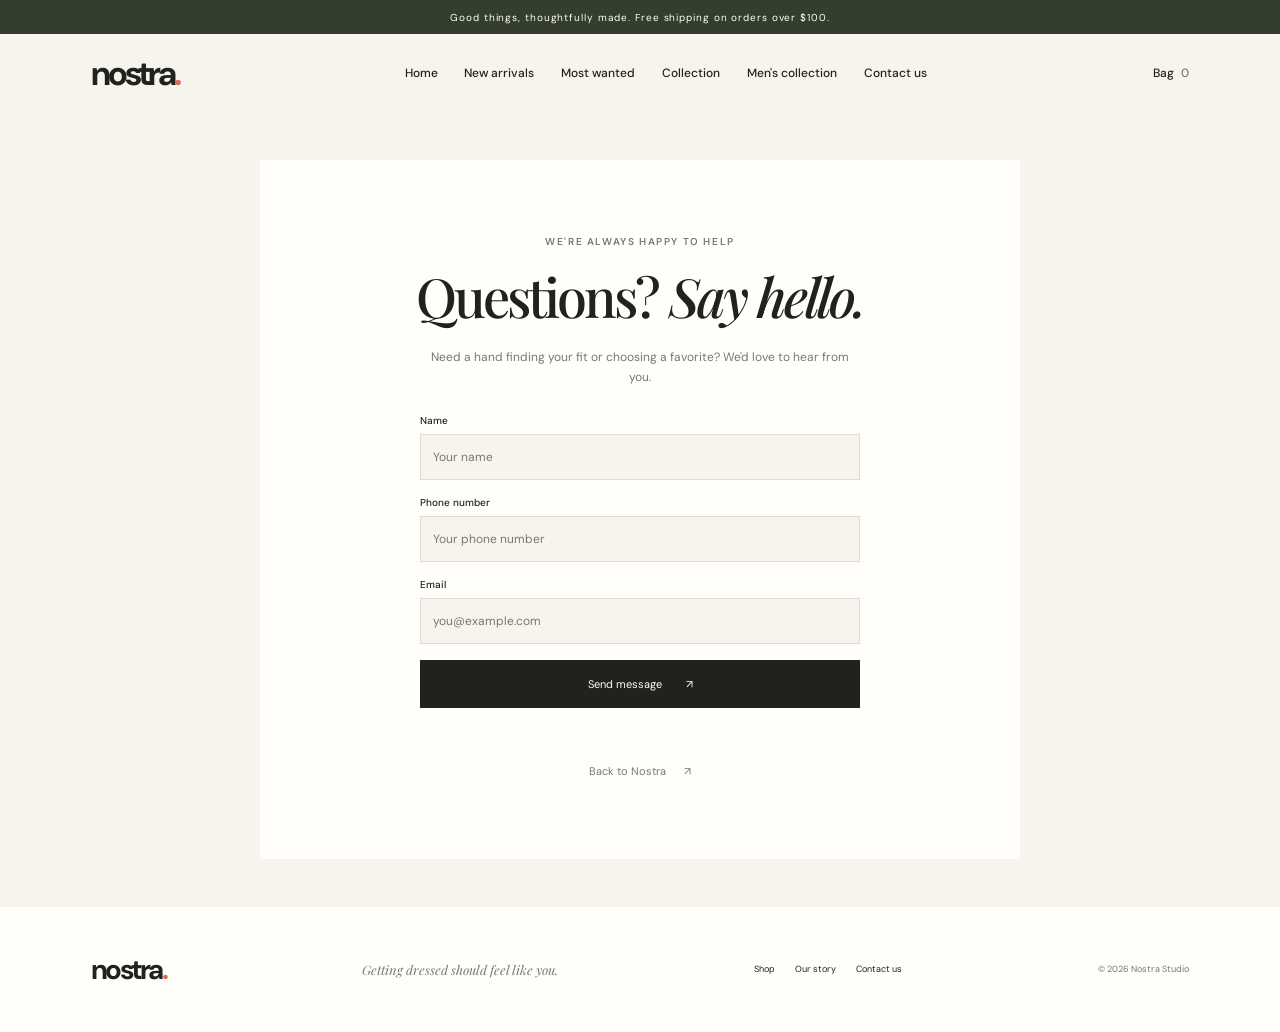
==== commit 736332d8: "add new updated" ====
--- a/contact.html
+++ b/contact.html
@@ -1,116 +1,3 @@
-<<<<<<< HEAD
-<!doctype html>
-<html lang="en">
-  <head>
-    <meta charset="UTF-8" />
-    <meta name="viewport" content="width=device-width, initial-scale=1.0" />
-    <meta
-      name="description"
-      content="Contact Nostra. We're happy to help with your questions."
-    />
-    <meta name="theme-color" content="#f6f4ed" />
-    <title>Contact us — Nostra</title>
-    <link rel="preconnect" href="https://images.unsplash.com" />
-    <link rel="stylesheet" href="styles.css" />
-    <script src="contact.js" defer></script>
-  </head>
-  <body>
-    <div class="announcement">
-      <p>Good things, thoughtfully made. Free shipping on orders over $100.</p>
-    </div>
-
-    <header class="site-header">
-      <a class="wordmark" href="index.html#home" aria-label="Nostra home">nostra<span>.</span></a>
-
-      <button
-        class="menu-toggle"
-        type="button"
-        aria-expanded="false"
-        aria-controls="main-navigation"
-        aria-label="Open navigation"
-      >
-        <span></span>
-        <span></span>
-      </button>
-
-      <nav class="main-navigation" id="main-navigation" aria-label="Main navigation">
-        <a href="index.html#home">Home</a>
-        <a href="index.html#new-arrivals">New arrivals</a>
-        <a href="index.html#bestsellers">Most wanted</a>
-        <a href="index.html#collection">Collection</a>
-        <a href="index.html#mens-collection">Men's collection</a>
-        <a href="contact.html" aria-current="page">Contact us</a>
-      </nav>
-
-      <a class="bag-link" href="index.html#bestsellers" aria-label="Shopping bag, 0 items">
-        Bag <span class="bag-count">0</span>
-      </a>
-    </header>
-
-    <main class="contact-page-main">
-      <section class="contact-section contact-page-card" aria-labelledby="contact-title">
-        <p class="eyebrow">We're always happy to help</p>
-        <h1 id="contact-title">Questions? <em>Say hello.</em></h1>
-        <p>
-          Need a hand finding your fit or choosing a favorite? We'd love to hear
-          from you.
-        </p>
-        <form class="contact-form">
-          <div class="contact-form-field">
-            <label for="contact-name">Name</label>
-            <input
-              id="contact-name"
-              name="name"
-              type="text"
-              placeholder="Your name"
-              autocomplete="name"
-              required
-            />
-          </div>
-          <div class="contact-form-field">
-            <label for="contact-phone">Phone number</label>
-            <input
-              id="contact-phone"
-              name="phone"
-              type="tel"
-              placeholder="Your phone number"
-              autocomplete="tel"
-              required
-            />
-          </div>
-          <div class="contact-form-field">
-            <label for="contact-email">Email</label>
-            <input
-              id="contact-email"
-              name="email"
-              type="email"
-              placeholder="you@example.com"
-              autocomplete="email"
-              required
-            />
-          </div>
-          <button class="contact-submit-button" type="submit">
-            Send message <span aria-hidden="true">↗</span>
-          </button>
-          <p class="contact-form-message" aria-live="polite"></p>
-        </form>
-        <a class="contact-back-link" href="index.html#home">Back to Nostra <span aria-hidden="true">↗</span></a>
-      </section>
-    </main>
-
-    <footer class="site-footer">
-      <a class="wordmark footer-wordmark" href="index.html#home">nostra<span>.</span></a>
-      <p>Getting dressed should feel like you.</p>
-      <div class="footer-links">
-        <a href="index.html#new-arrivals">Shop</a>
-        <a href="index.html#our-story">Our story</a>
-        <a href="contact.html" aria-current="page">Contact us</a>
-      </div>
-      <span class="copyright">© <span id="current-year"></span> Nostra Studio</span>
-    </footer>
-  </body>
-</html>
-=======
 <!doctype html>
 <html lang="en">
   <head>
@@ -222,4 +109,3 @@
     </footer>
   </body>
 </html>
->>>>>>> b6d0279 (collection updated)
--- a/styles.css
+++ b/styles.css
@@ -1,1799 +1,3 @@
-<<<<<<< HEAD
-@import url("https://fonts.googleapis.com/css2?family=DM+Sans:wght@400;500;600;700&family=Playfair+Display:ital,wght@0,500;0,600;0,700;1,500;1,600&display=swap");
-
-:root {
-  color-scheme: light;
-  --ink: #20231d;
-  --muted: #77796e;
-  --paper: #f6f4ed;
-  --white: #fffefa;
-  --accent: #c2d4a3;
-  --wordmark-dot: #d26d50;
-  --olive: #333e2c;
-  --line: #deddd4;
-  --sans: "DM Sans", sans-serif;
-  --serif: "Playfair Display", Georgia, serif;
-}
-
-* {
-  box-sizing: border-box;
-}
-
-html {
-  scroll-behavior: smooth;
-  scroll-padding-top: 95px;
-}
-
-body {
-  margin: 0;
-  color: var(--ink);
-  background: var(--paper);
-  font-family: var(--sans);
-  -webkit-font-smoothing: antialiased;
-}
-
-img {
-  display: block;
-  width: 100%;
-}
-
-a {
-  color: inherit;
-  text-decoration: none;
-}
-
-button,
-input {
-  font: inherit;
-}
-
-.announcement {
-  min-height: 34px;
-  display: grid;
-  place-items: center;
-  padding: 7px 16px;
-  color: var(--white);
-  background: var(--olive);
-  text-align: center;
-}
-
-.announcement p {
-  margin: 0;
-  font-size: 10px;
-  letter-spacing: 0.09em;
-}
-
-.site-header {
-  position: relative;
-  z-index: 5;
-  height: 78px;
-  display: grid;
-  grid-template-columns: auto 1fr auto;
-  align-items: center;
-  padding: 0 7.1%;
-  background: var(--paper);
-}
-
-.wordmark {
-  width: fit-content;
-  font-size: 34px;
-  font-weight: 700;
-  letter-spacing: -0.09em;
-}
-
-.wordmark span {
-  color: var(--wordmark-dot);
-}
-
-.main-navigation {
-  display: flex;
-  justify-content: center;
-  gap: clamp(14px, 2.1vw, 30px);
-}
-
-.main-navigation.is-open {
-  display: flex;
-}
-
-.main-navigation a {
-  position: relative;
-  color: var(--ink);
-  padding: 12px 0;
-  transition: color 180ms ease;
-}
-
-.main-navigation a::after {
-  position: absolute;
-  right: 0;
-  bottom: 6px;
-  left: 0;
-  height: 1px;
-  background: var(--wordmark-dot);
-  content: "";
-  transform: scaleX(0);
-  transform-origin: left;
-  transition: transform 180ms ease;
-}
-
-.main-navigation a:hover,
-.main-navigation a:focus-visible,
-.main-navigation a:active {
-  color: var(--wordmark-dot);
-}
-
-.main-navigation a:hover::after,
-.main-navigation a:focus-visible::after,
-.main-navigation a:active::after {
-  transform: scaleX(1);
-}
-
-.main-navigation a,
-.bag-link {
-  font-size: 12px;
-  font-weight: 500;
-}
-
-.footer-links a,
-.text-link {
-  transition: opacity 180ms ease;
-}
-
-.footer-links a:hover,
-.text-link:hover {
-  opacity: 0.62;
-}
-
-.header-actions {
-  display: flex;
-  align-items: center;
-  justify-self: end;
-  gap: 18px;
-}
-
-.favorites-link,
-.bag-link {
-  white-space: nowrap;
-  justify-self: end;
-  font-size: 12px;
-  font-weight: 500;
-}
-
-.favorites-count {
-  margin-left: 3px;
-  color: var(--muted);
-}
-
-.bag-count {
-  margin-left: 4px;
-  color: var(--muted);
-}
-
-.cart-layer[hidden] {
-  display: none;
-}
-
-.cart-layer {
-  position: fixed;
-  z-index: 20;
-  inset: 0;
-}
-
-.cart-backdrop {
-  position: absolute;
-  inset: 0;
-  width: 100%;
-  height: 100%;
-  border: 0;
-  background: #171b1780;
-  cursor: pointer;
-  opacity: 0;
-  transition: opacity 300ms ease;
-}
-
-.cart-drawer {
-  position: absolute;
-  top: 0;
-  right: 0;
-  bottom: 0;
-  width: min(460px, 100%);
-  display: flex;
-  flex-direction: column;
-  padding: 29px;
-  background: var(--paper);
-  box-shadow: -12px 0 36px #171b1721;
-  transform: translateX(100%);
-  transition: transform 350ms cubic-bezier(0.22, 1, 0.36, 1);
-}
-
-.cart-layer.is-open .cart-backdrop {
-  opacity: 1;
-}
-
-.cart-layer.is-open .cart-drawer {
-  transform: translateX(0);
-}
-
-.cart-header {
-  display: flex;
-  align-items: flex-start;
-  justify-content: space-between;
-  padding-bottom: 21px;
-  border-bottom: 1px solid var(--line);
-}
-
-.cart-header .eyebrow {
-  margin-bottom: 8px;
-}
-
-.cart-header h2 {
-  margin: 0;
-  font-family: var(--serif);
-  font-size: 35px;
-  font-weight: 500;
-  letter-spacing: -0.05em;
-}
-
-.cart-heading-count {
-  color: var(--muted);
-  font-family: var(--sans);
-  font-size: 13px;
-  letter-spacing: 0;
-  vertical-align: middle;
-}
-
-.cart-close {
-  width: 40px;
-  height: 40px;
-  border: 1px solid var(--line);
-  border-radius: 50%;
-  background: transparent;
-  cursor: pointer;
-  font-size: 25px;
-  line-height: 1;
-}
-
-.cart-close:focus-visible,
-.cart-quantity button:focus-visible,
-.cart-remove:focus-visible,
-.cart-continue:focus-visible,
-.cart-backdrop:focus-visible {
-  outline: 2px solid var(--wordmark-dot);
-  outline-offset: 3px;
-}
-
-.cart-items {
-  flex: 1;
-  overflow-y: auto;
-}
-
-.cart-items[hidden] {
-  display: none;
-}
-
-.cart-item {
-  display: grid;
-  grid-template-columns: 78px minmax(0, 1fr) auto;
-  align-items: start;
-  gap: 13px;
-  padding: 18px 0;
-  border-bottom: 1px solid var(--line);
-}
-
-.cart-item-image {
-  width: 78px;
-  height: 94px;
-  object-fit: cover;
-  background: #e8e4da;
-}
-
-.cart-item-details h3 {
-  margin: 2px 0 5px;
-  font-size: 11px;
-  font-weight: 600;
-}
-
-.cart-item-details > p {
-  margin: 0 0 7px;
-  color: var(--muted);
-  font-size: 10px;
-}
-
-.cart-item-price,
-.cart-line-total {
-  font-size: 10px;
-}
-
-.cart-item-actions {
-  display: flex;
-  align-items: center;
-  gap: 12px;
-  margin-top: 11px;
-}
-
-.cart-quantity {
-  min-height: 28px;
-  display: inline-flex;
-  align-items: center;
-  gap: 10px;
-  border: 1px solid var(--line);
-}
-
-.cart-quantity button {
-  width: 27px;
-  height: 26px;
-  border: 0;
-  background: transparent;
-  cursor: pointer;
-}
-
-.cart-quantity span {
-  min-width: 10px;
-  font-size: 10px;
-  text-align: center;
-}
-
-.cart-remove {
-  padding: 3px 0;
-  border: 0;
-  border-bottom: 1px solid var(--muted);
-  color: var(--muted);
-  background: transparent;
-  cursor: pointer;
-  font-size: 9px;
-}
-
-.cart-line-total {
-  padding-top: 2px;
-  white-space: nowrap;
-}
-
-.cart-empty {
-  margin: auto 0;
-  color: var(--muted);
-  font-size: 12px;
-  text-align: center;
-}
-
-.cart-empty[hidden] {
-  display: none;
-}
-
-.cart-summary {
-  padding-top: 20px;
-  border-top: 1px solid var(--line);
-}
-
-.cart-subtotal-row {
-  display: flex;
-  justify-content: space-between;
-  font-size: 13px;
-  font-weight: 600;
-}
-
-.cart-summary > p {
-  margin: 9px 0 17px;
-  color: var(--muted);
-  font-size: 9px;
-}
-
-.cart-continue {
-  width: 100%;
-  min-height: 46px;
-  border: 1px solid var(--ink);
-  color: var(--white);
-  background: var(--ink);
-  cursor: pointer;
-  font-size: 11px;
-  transition: color 180ms ease, background 180ms ease;
-}
-
-.cart-continue:hover {
-  color: var(--ink);
-  background: transparent;
-}
-
-.menu-toggle {
-  width: 42px;
-  height: 42px;
-  display: none;
-  flex-direction: column;
-  align-items: center;
-  justify-content: center;
-  gap: 5px;
-  border: 0;
-  background: transparent;
-  cursor: pointer;
-}
-
-.menu-toggle span {
-  width: 20px;
-  height: 1px;
-  background: var(--ink);
-}
-
-.menu-toggle:focus-visible,
-.hero-control:focus-visible,
-.collection-search-form button:focus-visible,
-.collection-search-form input:focus-visible {
-  outline: 2px solid #859b67;
-  outline-offset: 3px;
-}
-
-.hero {
-  min-height: 570px;
-  display: grid;
-  grid-template-columns: 0.91fr 1.09fr;
-  padding: 0 7.1% 44px;
-}
-
-.hero-copy {
-  position: relative;
-  display: flex;
-  flex-direction: column;
-  align-items: flex-start;
-  justify-content: center;
-  padding: 38px 28px 42px 0;
-}
-
-.eyebrow {
-  margin: 0 0 20px;
-  color: var(--muted);
-  font-size: 10px;
-  font-weight: 600;
-  letter-spacing: 0.16em;
-  text-transform: uppercase;
-}
-
-.hero-copy .eyebrow {
-  display: flex;
-  align-items: center;
-  gap: 10px;
-}
-
-.eyebrow-line {
-  width: 22px;
-  height: 1px;
-  background: currentColor;
-}
-
-h1,
-h2,
-h3,
-p {
-  margin-top: 0;
-}
-
-.hero h1 {
-  margin: 0;
-  font-family: var(--serif);
-  font-size: clamp(58px, 7vw, 94px);
-  font-weight: 500;
-  letter-spacing: -0.065em;
-  line-height: 0.99;
-}
-
-.hero h1 em,
-.section-heading h2 em,
-.story-copy h2 em,
-.newsletter h2 em {
-  font-weight: 500;
-}
-
-.hero-description {
-  max-width: 340px;
-  margin: 22px 0 27px;
-  color: var(--muted);
-  font-size: 13px;
-  line-height: 1.8;
-}
-
-.button {
-  min-height: 49px;
-  display: inline-flex;
-  align-items: center;
-  justify-content: center;
-  gap: 34px;
-  padding: 0 19px;
-  font-size: 11px;
-  font-weight: 500;
-  transition: transform 180ms ease, background 180ms ease;
-}
-
-.button:hover {
-  transform: translateY(-2px);
-}
-
-.button-dark {
-  color: var(--white);
-  background: var(--ink);
-}
-
-.button-dark:hover {
-  background: #41473a;
-}
-
-.button-light {
-  color: var(--ink);
-  background: var(--white);
-}
-
-.hero-note {
-  position: absolute;
-  right: 27px;
-  bottom: 37px;
-  display: flex;
-  align-items: center;
-  gap: 11px;
-  color: var(--muted);
-  font-size: 9px;
-  line-height: 1.5;
-}
-
-.hero-note-mark {
-  color: #91a375;
-  font-size: 25px;
-}
-
-.hero-image-wrap {
-  position: relative;
-  min-height: 510px;
-  overflow: hidden;
-  background: #ded8ca;
-  touch-action: pan-y;
-  user-select: none;
-}
-
-.hero-image {
-  position: absolute;
-  width: 100%;
-  height: 100%;
-  object-fit: cover;
-  object-position: center 35%;
-  user-select: none;
-  transition: opacity 180ms ease;
-}
-
-.hero-image.is-changing {
-  opacity: 0.4;
-}
-
-.hero-control {
-  position: absolute;
-  z-index: 2;
-  top: 50%;
-  width: 39px;
-  height: 39px;
-  display: grid;
-  place-items: center;
-  border: 1px solid #ffffffa6;
-  border-radius: 50%;
-  color: white;
-  background: #20231d38;
-  cursor: pointer;
-  font-size: 18px;
-  transform: translateY(-50%);
-  transition: background 180ms ease;
-}
-
-.hero-control:hover {
-  background: #20231d8c;
-}
-
-.hero-prev {
-  left: 16px;
-}
-
-.hero-next {
-  right: 16px;
-}
-
-.image-caption {
-  position: absolute;
-  right: 18px;
-  bottom: 16px;
-  left: 18px;
-  display: flex;
-  justify-content: space-between;
-  color: white;
-  font-size: 9px;
-  letter-spacing: 0.12em;
-  text-shadow: 0 1px 8px #2228;
-}
-
-.hero-sticker {
-  position: absolute;
-  top: 28px;
-  right: 27px;
-  width: 92px;
-  height: 92px;
-  display: flex;
-  flex-direction: column;
-  align-items: center;
-  justify-content: center;
-  gap: 4px;
-  border-radius: 50%;
-  color: var(--ink);
-  background: var(--accent);
-  font-size: 7px;
-  font-weight: 700;
-  letter-spacing: 0.1em;
-  text-align: center;
-  transform: rotate(9deg);
-}
-
-.sticker-star {
-  font-size: 22px;
-  line-height: 1;
-}
-
-.values-strip {
-  min-height: 59px;
-  display: flex;
-  align-items: center;
-  justify-content: space-evenly;
-  gap: 12px;
-  padding: 12px 5%;
-  border-top: 1px solid var(--line);
-  border-bottom: 1px solid var(--line);
-  color: #55594e;
-  font-size: 10px;
-  letter-spacing: 0.04em;
-}
-
-.values-strip span:nth-child(even) {
-  color: #94a379;
-  font-size: 13px;
-}
-
-.section-wrap {
-  padding: 100px 7.1%;
-}
-
-.section-heading {
-  display: flex;
-  align-items: end;
-  justify-content: space-between;
-  gap: 24px;
-  margin-bottom: 32px;
-}
-
-.section-heading .eyebrow {
-  margin-bottom: 12px;
-}
-
-.section-heading h2,
-.story-copy h2,
-.newsletter h2 {
-  margin: 0;
-  font-family: var(--serif);
-  font-size: clamp(38px, 4.5vw, 58px);
-  font-weight: 500;
-  letter-spacing: -0.055em;
-  line-height: 1.06;
-}
-
-.text-link {
-  padding-bottom: 5px;
-  border-bottom: 1px solid #929388;
-  font-size: 10px;
-}
-
-.text-link span {
-  margin-left: 15px;
-}
-
-.product-grid {
-  display: grid;
-  grid-template-columns: repeat(4, minmax(0, 1fr));
-  gap: 16px;
-}
-
-.product-image-link {
-  position: relative;
-  display: block;
-  aspect-ratio: 0.78;
-  overflow: hidden;
-  background: #e8e4da;
-}
-
-.product-media {
-  position: relative;
-}
-
-.product-image-link img {
-  height: 100%;
-  object-fit: cover;
-  transition: transform 450ms cubic-bezier(0.2, 0.7, 0.2, 1);
-}
-
-.product-image-link:hover img {
-  transform: scale(1.045);
-}
-
-.favorite-button {
-  position: absolute;
-  z-index: 2;
-  top: 11px;
-  right: 11px;
-  width: 36px;
-  height: 36px;
-  display: grid;
-  place-items: center;
-  padding: 0;
-  border: 0;
-  border-radius: 50%;
-  color: var(--ink);
-  background: #fffefaed;
-  cursor: pointer;
-  font-size: 22px;
-  line-height: 1;
-  transition: color 180ms ease, transform 180ms ease, background 180ms ease;
-}
-
-.favorite-button:hover {
-  transform: scale(1.08);
-}
-
-.favorite-button[aria-pressed="true"] {
-  color: #c65050;
-  background: var(--white);
-}
-
-.favorite-button:focus-visible {
-  outline: 2px solid #859b67;
-  outline-offset: 2px;
-}
-
-.product-label {
-  position: absolute;
-  top: 12px;
-  left: 12px;
-  padding: 7px 9px;
-  background: var(--paper);
-  font-size: 8px;
-  letter-spacing: 0.08em;
-}
-
-.product-info {
-  display: flex;
-  flex-wrap: wrap;
-  justify-content: space-between;
-  gap: 10px;
-  padding-top: 13px;
-}
-
-.product-info h3 {
-  margin: 0 0 5px;
-  font-size: 11px;
-  font-weight: 600;
-}
-
-.product-info p,
-.product-price {
-  margin: 0;
-  color: var(--muted);
-  font-size: 10px;
-}
-
-.product-price {
-  padding-top: 1px;
-  color: var(--ink);
-}
-
-.add-to-bag-button {
-  position: absolute;
-  z-index: 2;
-  right: 12px;
-  bottom: 12px;
-  left: 12px;
-  min-height: 40px;
-  border: 1px solid var(--ink);
-  color: var(--white);
-  background: var(--ink);
-  cursor: pointer;
-  font-size: 10px;
-  opacity: 0;
-  pointer-events: none;
-  transform: translateY(8px);
-  transition:
-    color 180ms ease,
-    background 180ms ease,
-    opacity 180ms ease,
-    transform 180ms ease;
-}
-
-.product-media:hover .add-to-bag-button,
-.product-media:focus-within .add-to-bag-button {
-  opacity: 1;
-  pointer-events: auto;
-  transform: translateY(0);
-}
-
-.add-to-bag-button:hover {
-  color: var(--ink);
-  background: var(--white);
-}
-
-.add-to-bag-button:focus-visible {
-  outline: 2px solid #859b67;
-  outline-offset: 2px;
-}
-
-@media (hover: none) {
-  .add-to-bag-button {
-    opacity: 1;
-    pointer-events: auto;
-    transform: translateY(0);
-  }
-}
-
-.collection-search {
-  padding-top: 15px;
-}
-
-.favorites-section {
-  padding-top: 25px;
-}
-
-.favorites-empty,
-.favorites-message {
-  color: var(--muted);
-  font-size: 11px;
-  line-height: 1.6;
-}
-
-.favorites-empty {
-  padding: 14px 0;
-}
-
-.favorites-empty[hidden] {
-  display: none;
-}
-
-.favorites-message {
-  margin: 12px 0 0;
-}
-
-.collection-search-form {
-  min-height: 54px;
-  display: flex;
-  align-items: center;
-  gap: 13px;
-  padding: 0 16px;
-  border: 1px solid var(--line);
-  background: var(--white);
-}
-
-.visually-hidden {
-  position: absolute;
-  width: 1px;
-  height: 1px;
-  padding: 0;
-  overflow: hidden;
-  clip: rect(0, 0, 0, 0);
-  white-space: nowrap;
-  clip-path: inset(50%);
-}
-
-.search-icon {
-  color: var(--muted);
-  font-size: 25px;
-  line-height: 1;
-}
-
-.collection-search-form input {
-  width: 100%;
-  min-width: 0;
-  border: 0;
-  outline: 0;
-  color: var(--ink);
-  background: transparent;
-  font-size: 12px;
-}
-
-.collection-search-form input::placeholder {
-  color: var(--muted);
-}
-
-.collection-search-form button {
-  border: 0;
-  color: var(--muted);
-  background: transparent;
-  cursor: pointer;
-  font-size: 10px;
-}
-
-.search-results-count {
-  min-height: 15px;
-  margin: 16px 0 12px;
-  color: var(--muted);
-  font-size: 10px;
-}
-
-.search-product-grid {
-  display: grid;
-  grid-template-columns: repeat(4, minmax(0, 1fr));
-  gap: 16px;
-}
-
-.search-product-grid .product-image-link {
-  aspect-ratio: 0.84;
-}
-
-.no-search-results {
-  padding: 32px 0;
-  color: var(--muted);
-  font-size: 13px;
-}
-
-.view-more-button {
-  min-width: 128px;
-  min-height: 44px;
-  display: block;
-  margin: 30px auto 0;
-  padding: 0 19px;
-  border: 1px solid var(--ink);
-  color: var(--ink);
-  background: transparent;
-  cursor: pointer;
-  font-size: 10px;
-  transition: color 180ms ease, background 180ms ease;
-}
-
-.view-more-button:hover {
-  color: var(--white);
-  background: var(--ink);
-}
-
-.view-more-button[hidden] {
-  display: none;
-}
-
-.mens-collection {
-  padding-top: 0;
-}
-
-.mens-category + .mens-category {
-  margin-top: 48px;
-}
-
-.mens-category-heading {
-  display: flex;
-  align-items: baseline;
-  justify-content: space-between;
-  gap: 18px;
-  margin-bottom: 18px;
-}
-
-.mens-category-heading h3 {
-  margin: 0;
-  font-family: var(--serif);
-  font-size: 27px;
-  font-weight: 500;
-  letter-spacing: -0.035em;
-}
-
-.mens-category-heading p {
-  margin: 0;
-  color: var(--muted);
-  font-size: 10px;
-}
-
-.mens-product-grid {
-  display: grid;
-  grid-template-columns: repeat(4, minmax(0, 1fr));
-  gap: 16px;
-}
-
-.beach-product-grid,
-.gym-product-grid {
-  display: grid;
-  grid-template-columns: repeat(2, minmax(0, 1fr));
-  gap: 16px;
-}
-
-.beach-product-grid .product-image-link,
-.gym-product-grid .product-image-link {
-  aspect-ratio: 1.15;
-}
-
-.story-banner {
-  min-height: 490px;
-  display: grid;
-  grid-template-columns: 1fr 1fr;
-  color: var(--white);
-  background: var(--olive);
-}
-
-.story-image {
-  min-height: 490px;
-  overflow: hidden;
-}
-
-.story-image img {
-  height: 100%;
-  object-fit: cover;
-}
-
-.story-copy {
-  position: relative;
-  display: flex;
-  flex-direction: column;
-  align-items: flex-start;
-  justify-content: center;
-  padding: 65px 12%;
-  overflow: hidden;
-}
-
-.story-copy .eyebrow {
-  color: #c4c9b9;
-}
-
-.story-copy h2 {
-  font-size: clamp(42px, 5.2vw, 68px);
-}
-
-.story-copy > p:not(.eyebrow) {
-  max-width: 370px;
-  margin: 20px 0 25px;
-  color: #d7d9d0;
-  font-size: 12px;
-  line-height: 1.8;
-}
-
-.story-decoration {
-  position: absolute;
-  right: 13px;
-  bottom: -63px;
-  color: #ffffff0b;
-  font-size: 260px;
-  font-weight: 700;
-  letter-spacing: -0.12em;
-  pointer-events: none;
-}
-
-.bestsellers {
-  padding-top: 100px;
-  padding-bottom: 108px;
-}
-
-.why-nostra {
-  background: #edeee6;
-}
-
-.why-nostra .section-heading {
-  margin-bottom: 37px;
-}
-
-.why-grid {
-  display: grid;
-  grid-template-columns: repeat(3, minmax(0, 1fr));
-  gap: 15px;
-}
-
-.why-card {
-  min-height: 190px;
-  padding: 24px;
-  border: 1px solid #d8dacf;
-  background: #f6f4ed8a;
-}
-
-.why-number {
-  color: #8c9678;
-  font-size: 9px;
-  letter-spacing: 0.12em;
-}
-
-.why-card h3 {
-  margin: 25px 0 9px;
-  font-family: var(--serif);
-  font-size: 24px;
-  font-weight: 500;
-}
-
-.why-card p {
-  max-width: 280px;
-  margin: 0;
-  color: var(--muted);
-  font-size: 11px;
-  line-height: 1.7;
-}
-
-.heading-note {
-  margin: 0 0 5px;
-  color: var(--muted);
-  font-size: 11px;
-  line-height: 1.7;
-}
-
-.best-grid {
-  display: grid;
-  grid-template-columns: 1fr 1fr;
-  gap: 17px;
-}
-
-.best-card {
-  position: relative;
-  min-height: 400px;
-  aspect-ratio: 1.28;
-  overflow: hidden;
-  background: #c4bbaa;
-}
-
-.best-card::after {
-  position: absolute;
-  inset: 25% 0 0;
-  background: linear-gradient(transparent, #171b17a8);
-  content: "";
-}
-
-.best-card img {
-  position: absolute;
-  height: 100%;
-  object-fit: cover;
-  transition: transform 500ms ease;
-}
-
-.best-card:hover img {
-  transform: scale(1.035);
-}
-
-.best-card-overlay {
-  position: absolute;
-  z-index: 1;
-  right: 27px;
-  bottom: 26px;
-  left: 27px;
-  color: white;
-}
-
-.best-card-overlay > span {
-  font-size: 8px;
-  letter-spacing: 0.13em;
-}
-
-.best-card-overlay h3 {
-  margin: 10px 0 15px;
-  font-family: var(--serif);
-  font-size: clamp(28px, 3.4vw, 44px);
-  font-weight: 500;
-  letter-spacing: -0.04em;
-  line-height: 1.03;
-}
-
-.best-card-overlay a {
-  display: inline-flex;
-  gap: 25px;
-  padding-bottom: 5px;
-  border-bottom: 1px solid #ffffff9c;
-  font-size: 10px;
-}
-
-.newsletter {
-  display: flex;
-  align-items: center;
-  justify-content: space-between;
-  gap: 45px;
-  padding: 65px 12.2%;
-  background: #e8e9de;
-}
-
-.newsletter .eyebrow {
-  margin-bottom: 12px;
-}
-
-.newsletter h2 {
-  font-size: clamp(36px, 4.1vw, 51px);
-}
-
-.newsletter-form {
-  width: min(100%, 380px);
-}
-
-.newsletter-form label {
-  display: block;
-  margin-bottom: 10px;
-  font-size: 10px;
-  font-weight: 500;
-}
-
-.email-field {
-  display: flex;
-  min-height: 45px;
-  border-bottom: 1px solid #8e9083;
-}
-
-.email-field input {
-  width: 100%;
-  border: 0;
-  outline: none;
-  color: var(--ink);
-  background: transparent;
-  font-size: 12px;
-}
-
-.email-field input::placeholder {
-  color: #888a80;
-}
-
-.email-field button {
-  width: 42px;
-  border: 0;
-  color: var(--ink);
-  background: transparent;
-  cursor: pointer;
-  font-size: 18px;
-}
-
-.form-message {
-  min-height: 16px;
-  margin: 10px 0 0;
-  color: var(--muted);
-  font-size: 9px;
-}
-
-.site-footer {
-  min-height: 125px;
-  display: flex;
-  align-items: center;
-  justify-content: space-between;
-  gap: 20px;
-  padding: 25px 7.1%;
-  background: var(--white);
-}
-
-.footer-wordmark {
-  font-size: 28px;
-}
-
-.site-footer > p {
-  margin: 0;
-  color: var(--muted);
-  font-family: var(--serif);
-  font-size: 13px;
-  font-style: italic;
-}
-
-.contact-section {
-  padding: 68px 7.1%;
-  text-align: center;
-  background: var(--white);
-}
-
-.contact-page-main {
-  min-height: calc(100vh - 237px);
-  display: grid;
-  place-items: center;
-  padding: 48px 7.1%;
-}
-
-.contact-page-card {
-  width: min(100%, 760px);
-  padding: 75px 9%;
-}
-
-.contact-section .eyebrow {
-  margin-bottom: 12px;
-}
-
-.contact-section h1,
-.contact-section h2 {
-  margin: 0;
-  font-family: var(--serif);
-  font-size: clamp(36px, 4.5vw, 54px);
-  font-weight: 500;
-  letter-spacing: -0.055em;
-}
-
-.contact-section > p:not(.eyebrow) {
-  max-width: 440px;
-  margin: 15px auto 23px;
-  color: var(--muted);
-  font-size: 12px;
-  line-height: 1.7;
-}
-
-.contact-form {
-  width: min(100%, 440px);
-  display: grid;
-  gap: 16px;
-  margin: 26px auto 0;
-  text-align: left;
-}
-
-.contact-form-field label {
-  display: block;
-  margin-bottom: 7px;
-  font-size: 10px;
-  font-weight: 500;
-}
-
-.contact-form-field input {
-  width: 100%;
-  min-height: 46px;
-  padding: 0 12px;
-  border: 1px solid var(--line);
-  border-radius: 0;
-  outline: none;
-  color: var(--ink);
-  background: var(--paper);
-  font-size: 12px;
-}
-
-.contact-form-field input:focus-visible {
-  border-color: #859b67;
-  outline: 2px solid #859b674d;
-  outline-offset: 2px;
-}
-
-.contact-form-field input::placeholder {
-  color: var(--muted);
-}
-
-.contact-submit-button {
-  min-height: 48px;
-  display: flex;
-  align-items: center;
-  justify-content: center;
-  gap: 24px;
-  border: 1px solid var(--ink);
-  color: var(--white);
-  background: var(--ink);
-  cursor: pointer;
-  font-size: 11px;
-  transition: background 180ms ease, color 180ms ease;
-}
-
-.contact-submit-button:hover {
-  color: var(--ink);
-  background: transparent;
-}
-
-.contact-form-message {
-  min-height: 18px;
-  margin: 0;
-  color: var(--olive);
-  font-size: 11px;
-  line-height: 1.6;
-  text-align: center;
-}
-
-.contact-section > a {
-  display: inline-flex;
-  gap: 18px;
-  padding-bottom: 5px;
-  border-bottom: 1px solid #929388;
-  font-size: 11px;
-}
-
-.contact-section > .contact-back-link {
-  display: flex;
-  width: fit-content;
-  margin: 22px auto 0;
-  border-bottom-color: transparent;
-  color: var(--muted);
-}
-
-.footer-links {
-  display: flex;
-  gap: 20px;
-}
-
-.footer-links a,
-.copyright {
-  font-size: 9px;
-}
-
-.copyright {
-  color: var(--muted);
-}
-
-@media (min-width: 1500px) {
-  .hero,
-  .section-wrap {
-    padding-right: max(7.1%, calc((100% - 1320px) / 2));
-    padding-left: max(7.1%, calc((100% - 1320px) / 2));
-  }
-}
-
-@media (max-width: 900px) {
-  .site-header {
-    padding: 0 5%;
-    grid-template-columns: 1fr auto auto;
-  }
-
-  .cart-drawer {
-    padding: 23px 20px;
-  }
-
-  .menu-toggle {
-    display: flex;
-  }
-
-  .main-navigation {
-    position: absolute;
-    top: calc(100% - 1px);
-    right: 0;
-    left: 0;
-    display: flex;
-    flex-direction: column;
-    gap: 0;
-    padding: 8px 5% 16px;
-    border-top: 1px solid var(--line);
-    background: var(--paper);
-    box-shadow: 0 14px 30px #20231d12;
-    visibility: hidden;
-    pointer-events: none;
-    transform: translateX(-100%);
-    transition:
-      transform 1s cubic-bezier(0.22, 1, 0.36, 1),
-      visibility 0s linear 1s;
-  }
-
-  .main-navigation.is-open {
-    visibility: visible;
-    pointer-events: auto;
-    transform: translateX(0);
-    transition:
-      transform 1s cubic-bezier(0.22, 1, 0.36, 1),
-      visibility 0s;
-  }
-
-  .main-navigation a {
-    padding: 12px 0;
-    border-bottom: 1px solid var(--line);
-  }
-
-  .main-navigation a:last-child {
-    border-bottom: 0;
-  }
-
-  .hero {
-    min-height: 500px;
-    padding-right: 5%;
-    padding-left: 5%;
-  }
-
-  .hero-image-wrap {
-    min-height: 450px;
-  }
-
-  .hero-note {
-    right: 5px;
-  }
-
-  .section-wrap {
-    padding: 78px 5%;
-  }
-
-  .product-grid {
-    grid-template-columns: repeat(2, minmax(0, 1fr));
-    row-gap: 26px;
-  }
-
-  .search-product-grid {
-    grid-template-columns: repeat(2, minmax(0, 1fr));
-    row-gap: 26px;
-  }
-
-  .mens-product-grid {
-    grid-template-columns: repeat(2, minmax(0, 1fr));
-    row-gap: 26px;
-  }
-
-  .beach-product-grid,
-  .gym-product-grid {
-    row-gap: 26px;
-  }
-
-  .product-image-link {
-    aspect-ratio: 0.9;
-  }
-
-  .story-copy {
-    padding-right: 8%;
-    padding-left: 8%;
-  }
-
-  .best-card {
-    min-height: 330px;
-  }
-
-  .newsletter {
-    padding-right: 8%;
-    padding-left: 8%;
-  }
-
-  .site-footer {
-    padding-right: 5%;
-    padding-left: 5%;
-  }
-}
-
-@media (max-width: 620px) {
-  html {
-    scroll-padding-top: 72px;
-  }
-
-  .announcement {
-    min-height: 31px;
-  }
-
-  .announcement p {
-    font-size: 8px;
-  }
-
-  .site-header {
-    height: 66px;
-    grid-template-columns: 1fr auto 1fr;
-  }
-
-  .wordmark {
-    font-size: 30px;
-  }
-
-  .main-navigation {
-    position: absolute;
-    top: 66px;
-    right: 0;
-    left: 0;
-  }
-
-  .bag-link {
-    font-size: 11px;
-  }
-
-  .hero {
-    grid-template-columns: 1fr;
-    gap: 23px;
-    padding: 35px 5% 28px;
-  }
-
-  .hero-copy {
-    padding: 14px 0 9px;
-  }
-
-  .hero-copy .eyebrow {
-    margin-bottom: 15px;
-  }
-
-  .hero h1 {
-    font-size: clamp(59px, 15vw, 82px);
-  }
-
-  .hero-description {
-    max-width: 300px;
-    margin: 15px 0 19px;
-    font-size: 12px;
-  }
-
-  .hero-note {
-    right: 0;
-    bottom: 12px;
-  }
-
-  .hero-image-wrap {
-    min-height: 0;
-    aspect-ratio: 1.08;
-  }
-
-  .hero-sticker {
-    top: 15px;
-    right: 15px;
-    width: 78px;
-    height: 78px;
-    font-size: 6px;
-  }
-
-  .values-strip {
-    justify-content: center;
-    gap: 12px;
-    min-height: 50px;
-    padding: 10px 4%;
-    overflow: hidden;
-    white-space: nowrap;
-    font-size: 8px;
-  }
-
-  .values-strip span:last-child,
-  .values-strip span:nth-last-child(2) {
-    display: none;
-  }
-
-  .section-wrap {
-    padding: 67px 5%;
-  }
-
-  .section-heading {
-    align-items: flex-start;
-    margin-bottom: 24px;
-  }
-
-  .section-heading h2 {
-    font-size: clamp(37px, 10vw, 49px);
-  }
-
-  .section-heading > .text-link {
-    max-width: 115px;
-    margin-top: 34px;
-    line-height: 1.6;
-  }
-
-  .product-grid {
-    gap: 24px 11px;
-  }
-
-  .search-product-grid {
-    gap: 24px 11px;
-  }
-
-  .mens-product-grid {
-    gap: 24px 11px;
-  }
-
-  .beach-product-grid,
-  .gym-product-grid {
-    gap: 24px 11px;
-  }
-
-  .mens-category + .mens-category {
-    margin-top: 37px;
-  }
-
-  .mens-category-heading {
-    align-items: flex-start;
-    flex-direction: column;
-    gap: 5px;
-  }
-
-  .mens-category-heading h3 {
-    font-size: 24px;
-  }
-
-  .beach-product-grid .product-image-link,
-  .gym-product-grid .product-image-link {
-    aspect-ratio: 0.85;
-  }
-
-  .why-grid {
-    grid-template-columns: 1fr;
-    gap: 10px;
-  }
-
-  .why-card {
-    min-height: 0;
-    padding: 19px;
-  }
-
-  .why-card h3 {
-    margin-top: 17px;
-  }
-
-  .product-image-link {
-    aspect-ratio: 0.75;
-  }
-
-  .search-product-grid .product-image-link {
-    aspect-ratio: 0.75;
-  }
-
-  .product-label {
-    top: 8px;
-    left: 8px;
-    padding: 6px 7px;
-    font-size: 7px;
-  }
-
-  .product-info {
-    padding-top: 10px;
-  }
-
-  .product-info h3 {
-    font-size: 10px;
-  }
-
-  .product-info p,
-  .product-price {
-    font-size: 9px;
-  }
-
-  .story-banner {
-    grid-template-columns: 1fr;
-  }
-
-  .story-image {
-    min-height: 0;
-    aspect-ratio: 1.18;
-  }
-
-  .story-copy {
-    min-height: 365px;
-    padding: 49px 8%;
-  }
-
-  .story-copy h2 {
-    font-size: 54px;
-  }
-
-  .bestsellers {
-    padding-top: 67px;
-    padding-bottom: 70px;
-  }
-
-  .bestsellers .section-heading {
-    display: block;
-  }
-
-  .heading-note {
-    margin-top: 11px;
-  }
-
-  .best-grid {
-    grid-template-columns: 1fr;
-    gap: 13px;
-  }
-
-  .best-card {
-    min-height: 0;
-    aspect-ratio: 1.04;
-  }
-
-  .best-card-overlay {
-    right: 20px;
-    bottom: 19px;
-    left: 20px;
-  }
-
-  .newsletter {
-    align-items: flex-start;
-    flex-direction: column;
-    gap: 28px;
-    padding: 52px 7%;
-  }
-
-  .newsletter h2 {
-    font-size: 45px;
-  }
-
-  .newsletter-form {
-    width: 100%;
-  }
-
-  .site-footer {
-    display: grid;
-    grid-template-columns: 1fr auto;
-    gap: 13px;
-    padding-top: 25px;
-    padding-bottom: 25px;
-  }
-
-  .site-footer > p {
-    grid-column: 1 / -1;
-    grid-row: 2;
-  }
-
-  .footer-links {
-    grid-column: 1 / -1;
-    grid-row: 3;
-    gap: 17px;
-  }
-
-  .copyright {
-    grid-column: 2;
-    grid-row: 1;
-    align-self: center;
-  }
-}
-
-@media (prefers-reduced-motion: reduce) {
-  *,
-  *::before,
-  *::after {
-    scroll-behavior: auto !important;
-    transition-duration: 0.01ms !important;
-  }
-}
-=======
 @import url("https://fonts.googleapis.com/css2?family=DM+Sans:wght@400;500;600;700&family=Playfair+Display:ital,wght@0,500;0,600;0,700;1,500;1,600&display=swap");
 
 :root {
@@ -1817,6 +21,7 @@
 html {
   scroll-behavior: smooth;
   scroll-padding-top: 95px;
+  overflow-x: hidden;
 }
 
 body {
@@ -1825,6 +30,7 @@
   background: var(--paper);
   font-family: var(--sans);
   -webkit-font-smoothing: antialiased;
+  overflow-x: hidden;
 }
 
 img {
@@ -3817,4 +2023,3 @@
     transition-duration: 0.01ms !important;
   }
 }
->>>>>>> b6d0279 (collection updated)
